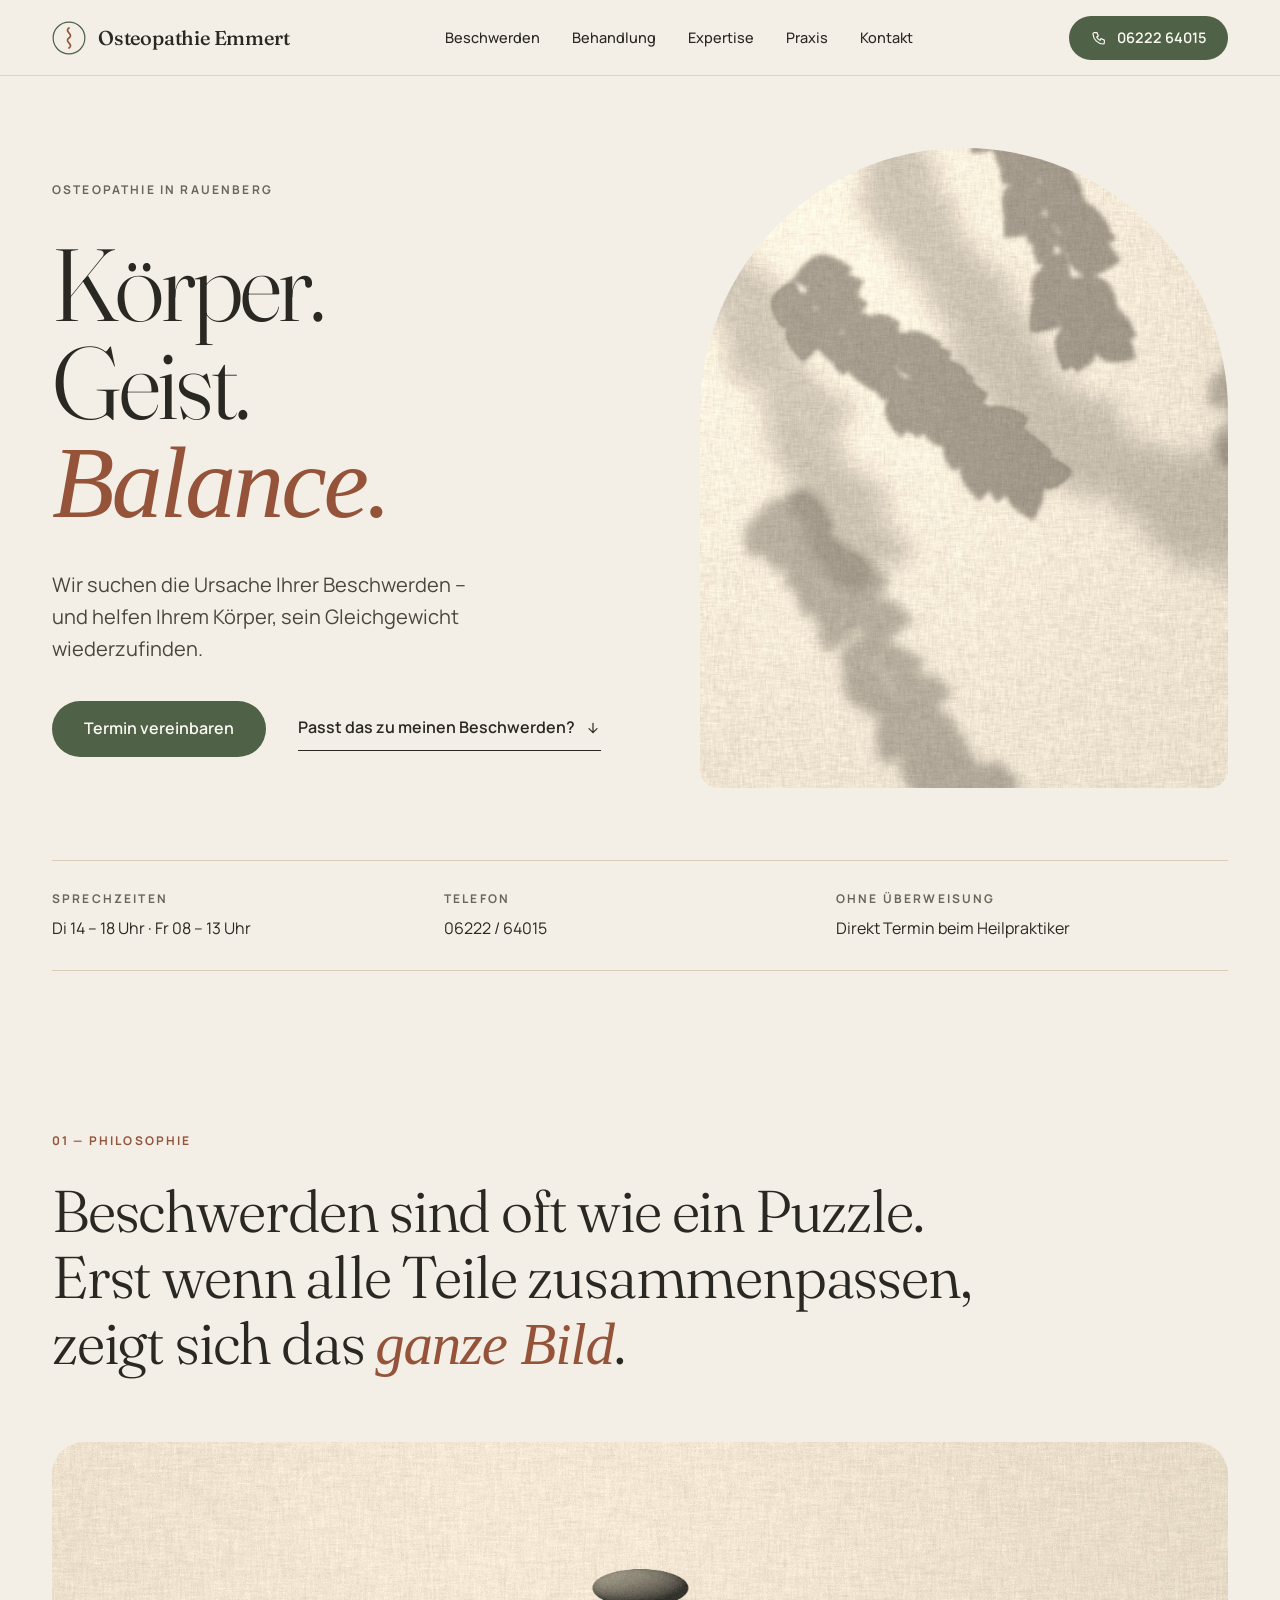
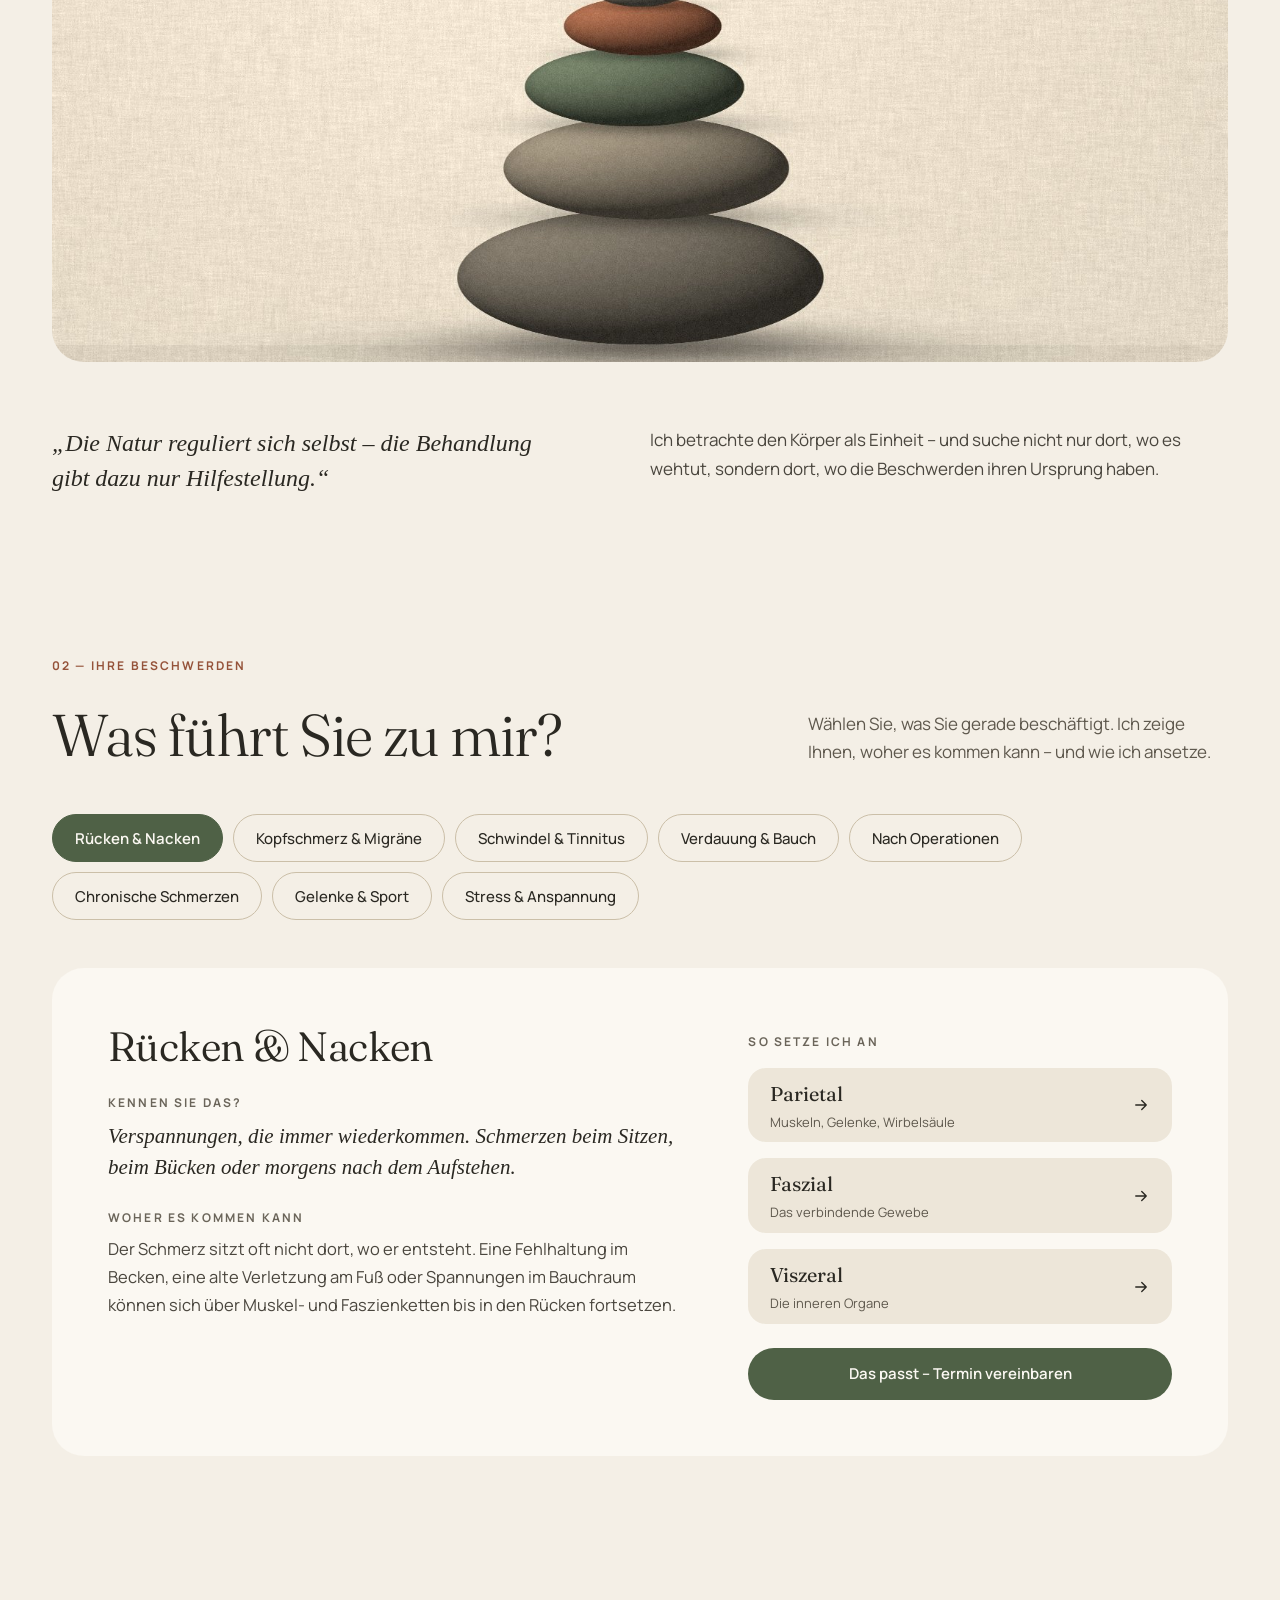
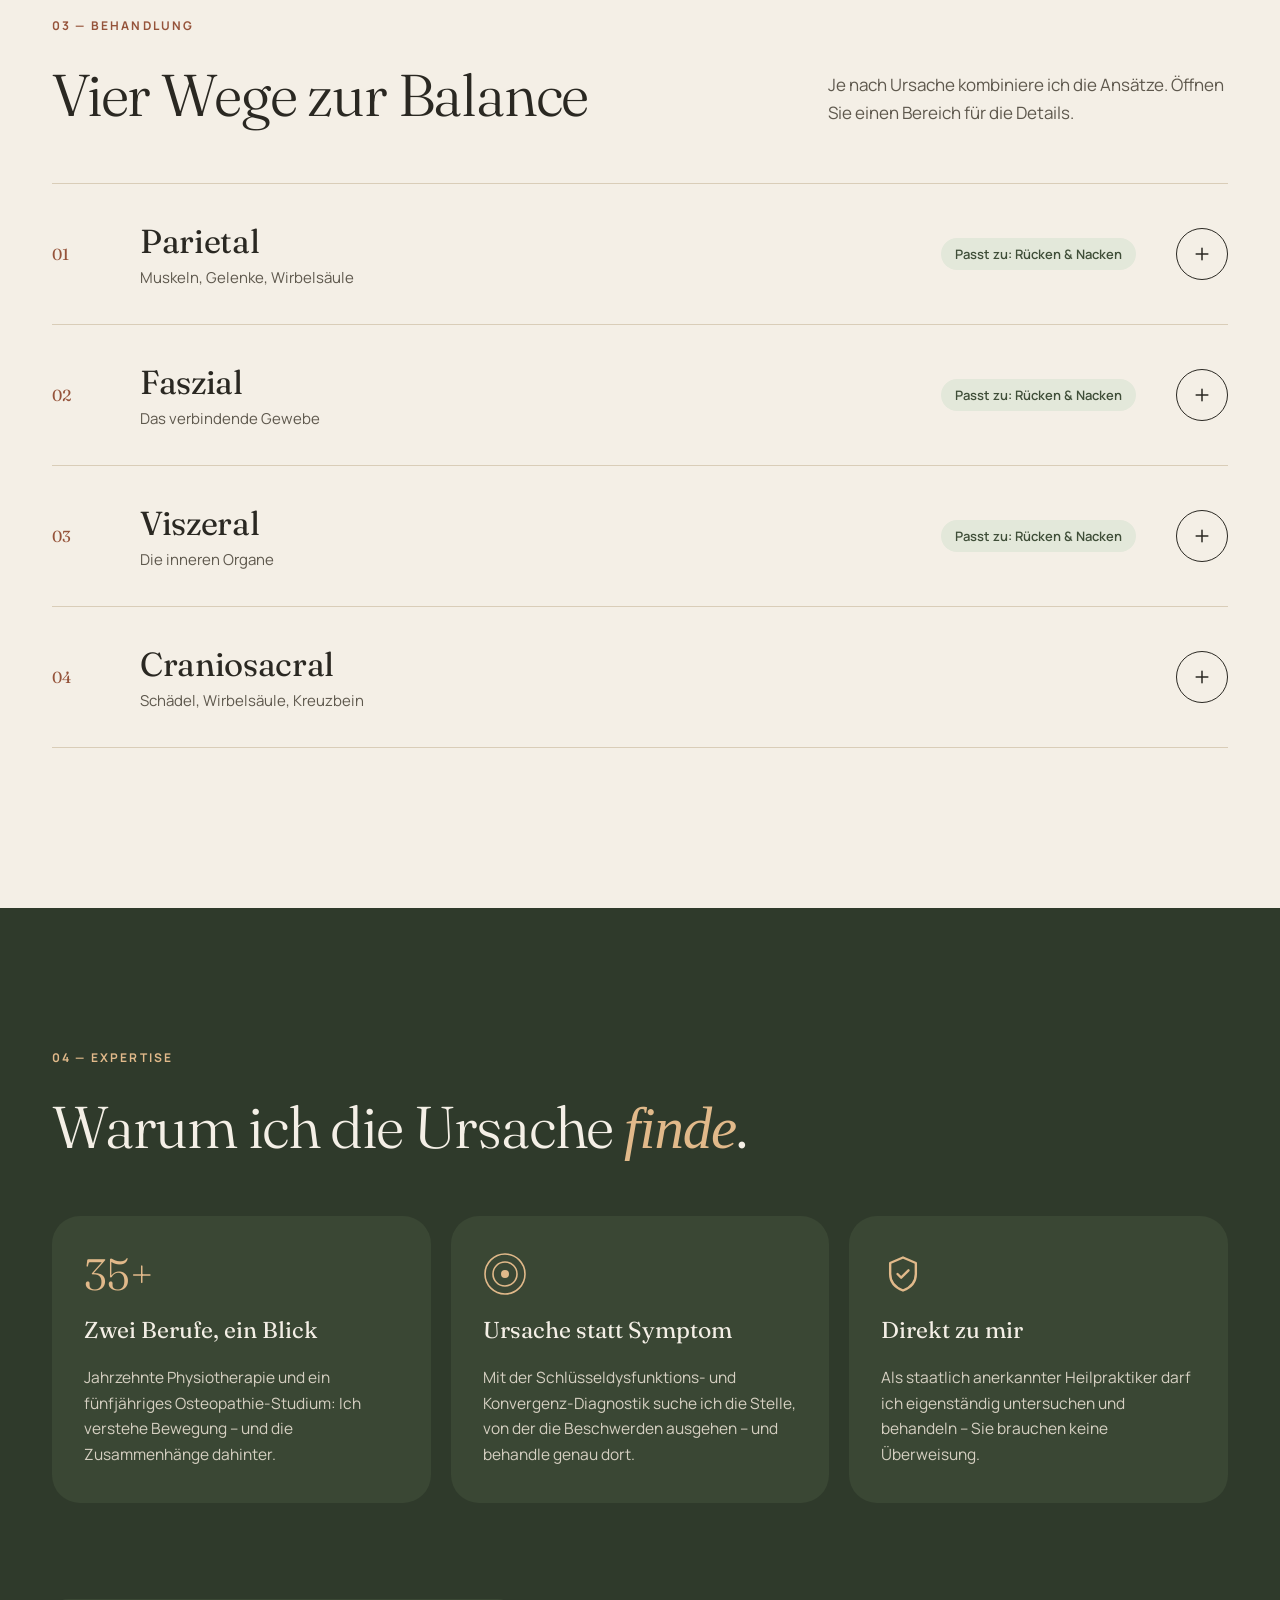
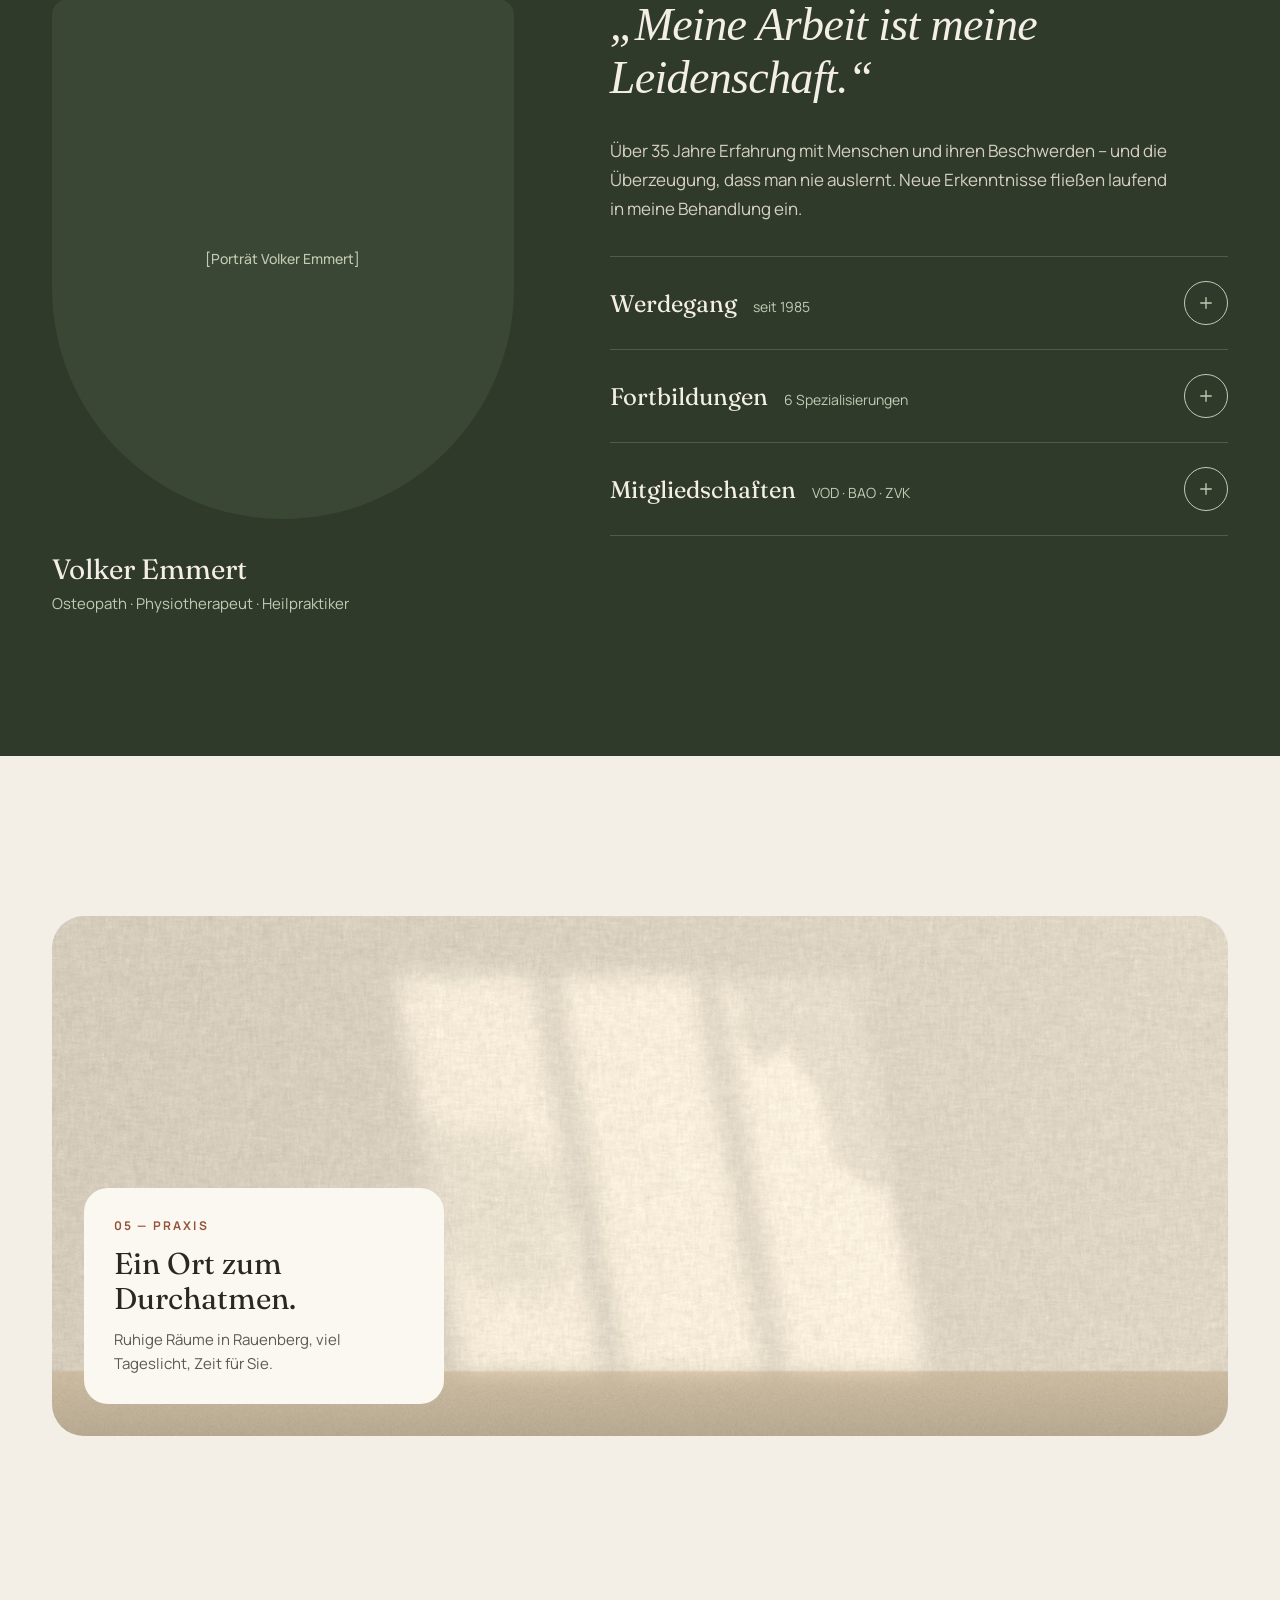
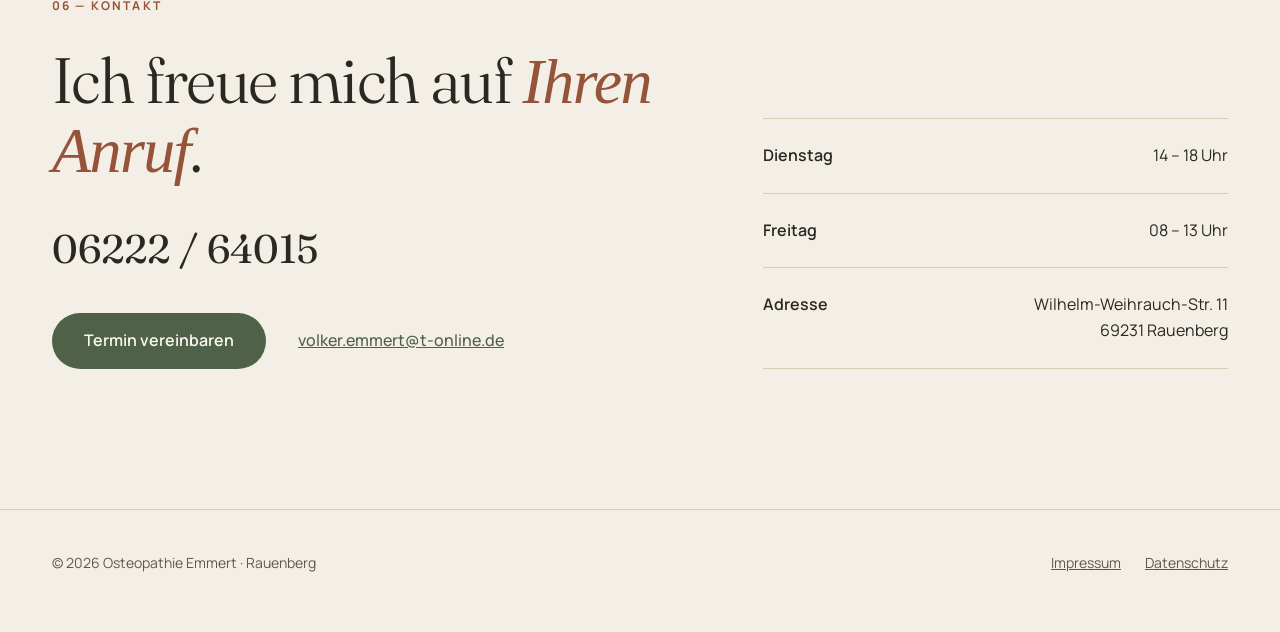
==== index.html @ 62a51f66 "Build praxis website from the "Erde & Ruhe" redesign Static one-page site for Osteopathie Emmert in " ====
<!doctype html>
<html lang="de">
<head>
  <meta charset="utf-8">
  <meta name="viewport" content="width=device-width, initial-scale=1">
  <title>Osteopathie Emmert – Osteopathie in Rauenberg</title>
  <meta name="description" content="Osteopathie in Rauenberg: Volker Emmert, Osteopath, Physiotherapeut und Heilpraktiker, sucht die Ursache Ihrer Beschwerden. Termin ohne Überweisung – 06222 / 64015.">
  <meta name="theme-color" content="#F4EFE6">

  <meta property="og:type" content="website">
  <meta property="og:locale" content="de_DE">
  <meta property="og:title" content="Osteopathie Emmert – Körper. Geist. Balance.">
  <meta property="og:description" content="Wir suchen die Ursache Ihrer Beschwerden – und helfen Ihrem Körper, sein Gleichgewicht wiederzufinden. Osteopathie in Rauenberg.">
  <meta property="og:image" content="assets/img/philosophie-steine.jpg">

  <link rel="icon" href="assets/img/favicon.svg" type="image/svg+xml">

  <link rel="preload" href="assets/fonts/fraunces-latin.woff2" as="font" type="font/woff2" crossorigin>
  <link rel="preload" href="assets/fonts/manrope-latin.woff2" as="font" type="font/woff2" crossorigin>
  <link rel="stylesheet" href="assets/css/styles.css">
  <script>document.documentElement.classList.add('js');</script>

  <script type="application/ld+json">
  {
    "@context": "https://schema.org",
    "@type": "MedicalBusiness",
    "name": "Osteopathie Emmert",
    "description": "Osteopathie, Physiotherapie und Heilpraktik in Rauenberg.",
    "medicalSpecialty": "Osteopathic",
    "founder": {
      "@type": "Person",
      "name": "Volker Emmert",
      "jobTitle": "Osteopath, Physiotherapeut, Heilpraktiker"
    },
    "telephone": "+49 6222 64015",
    "email": "volker.emmert@t-online.de",
    "address": {
      "@type": "PostalAddress",
      "streetAddress": "Wilhelm-Weihrauch-Str. 11",
      "postalCode": "69231",
      "addressLocality": "Rauenberg",
      "addressCountry": "DE"
    },
    "openingHoursSpecification": [
      { "@type": "OpeningHoursSpecification", "dayOfWeek": "Tuesday", "opens": "14:00", "closes": "18:00" },
      { "@type": "OpeningHoursSpecification", "dayOfWeek": "Friday", "opens": "08:00", "closes": "13:00" }
    ]
  }
  </script>
</head>
<body>
<a class="skip-link" href="#inhalt">Zum Inhalt springen</a>

<header class="site-header">
  <div class="site-header__inner">
    <a href="#top" class="brand">
      <svg width="34" height="34" viewBox="0 0 44 44" fill="none" aria-hidden="true"><circle cx="22" cy="22" r="20.5" stroke="#4F6146" stroke-width="1.6"/><path d="M22 9c-7 4.5 7 8.5 0 13s7 8.5 0 13" stroke="#95533A" stroke-width="2.2" stroke-linecap="round"/></svg>
      <span class="brand__name">Osteopathie Emmert</span>
    </a>
    <nav id="hauptnavigation" class="main-nav" aria-label="Hauptnavigation">
      <a href="#beschwerden">Beschwerden</a>
      <a href="#behandlung">Behandlung</a>
      <a href="#expertise">Expertise</a>
      <a href="#praxis">Praxis</a>
      <a href="#kontakt">Kontakt</a>
    </nav>
    <a href="tel:+49622264015" class="btn btn--sm header-cta" aria-label="Anrufen: 06222 64015">
      <svg width="16" height="16" viewBox="0 0 24 24" fill="none" stroke="currentColor" stroke-width="1.8" stroke-linecap="round" stroke-linejoin="round" aria-hidden="true"><path d="M5 4h4l2 5-2.5 1.5a11 11 0 0 0 5 5L15 13l5 2v4a2 2 0 0 1-2 2A16 16 0 0 1 3 6a2 2 0 0 1 2-2"/></svg>
      <span class="header-cta__label">06222 64015</span>
    </a>
    <button type="button" class="nav-toggle" aria-controls="hauptnavigation" aria-expanded="false" aria-label="Menü öffnen">
      <svg class="icon-open" width="20" height="20" viewBox="0 0 24 24" fill="none" stroke="currentColor" stroke-width="1.8" stroke-linecap="round" aria-hidden="true"><path d="M4 7h16M4 12h16M4 17h16"/></svg>
    </button>
  </div>
</header>

<main id="inhalt">

  <!-- Hero -->
  <section id="top" class="container hero">
    <div class="hero__text">
      <span class="eyebrow">Osteopathie in Rauenberg</span>
      <h1 class="hero__title">Körper.<br>Geist.<br><em>Balance.</em></h1>
      <p class="hero__intro">Wir suchen die Ursache Ihrer Beschwerden – und helfen Ihrem Körper, sein Gleichgewicht wiederzufinden.</p>
      <div class="hero__actions">
        <a href="tel:+49622264015" class="btn">Termin vereinbaren</a>
        <a href="#beschwerden" class="link-underline">Passt das zu meinen Beschwerden?
          <svg width="16" height="16" viewBox="0 0 24 24" fill="none" stroke="currentColor" stroke-width="1.8" stroke-linecap="round" stroke-linejoin="round" aria-hidden="true"><path d="M12 5v14M6 13l6 6 6-6"/></svg>
        </a>
      </div>
    </div>
    <div class="hero__media">
      <img src="assets/img/hero-licht.jpg" width="1200" height="1500" alt="Weiches Licht und Blätterschatten auf einer Leinenwand" fetchpriority="high">
    </div>
  </section>

  <!-- Auf einen Blick -->
  <section class="container facts" aria-label="Auf einen Blick">
    <div class="facts__grid">
      <div class="facts__item">
        <span class="eyebrow">Sprechzeiten</span>
        <span class="facts__value">Di 14 – 18 Uhr · Fr 08 – 13 Uhr</span>
      </div>
      <div class="facts__item">
        <span class="eyebrow">Telefon</span>
        <a href="tel:+49622264015" class="facts__value">06222 / 64015</a>
      </div>
      <div class="facts__item">
        <span class="eyebrow">Ohne Überweisung</span>
        <span class="facts__value">Direkt Termin beim Heilpraktiker</span>
      </div>
    </div>
  </section>

  <!-- 01 Philosophie -->
  <section id="philosophie" class="container section philosophy" aria-labelledby="philosophie-titel">
    <div class="philosophy__head">
      <span class="eyebrow eyebrow--accent">01 — Philosophie</span>
      <h2 id="philosophie-titel" class="h2">Beschwerden sind oft wie ein Puzzle. Erst wenn alle Teile zusammenpassen, zeigt sich das <em>ganze Bild</em>.</h2>
    </div>
    <img class="philosophy__image" src="assets/img/philosophie-steine.jpg" width="1600" height="1100" loading="lazy" alt="Gestapelte, ausbalancierte Steine in Erdtönen">
    <div class="philosophy__body">
      <p class="philosophy__quote">„Die Natur reguliert sich selbst – die Behandlung gibt dazu nur Hilfestellung.“</p>
      <p class="philosophy__text">Ich betrachte den Körper als Einheit – und suche nicht nur dort, wo es wehtut, sondern dort, wo die Beschwerden ihren Ursprung haben.</p>
    </div>
  </section>

  <!-- 02 Beschwerden -->
  <section id="beschwerden" class="container section complaints" aria-labelledby="beschwerden-titel">
    <div class="section-head">
      <div class="section-head__title">
        <span class="eyebrow eyebrow--accent">02 — Ihre Beschwerden</span>
        <h2 id="beschwerden-titel" class="h2">Was führt Sie zu mir?</h2>
      </div>
      <p class="lead">Wählen Sie, was Sie gerade beschäftigt. Ich zeige Ihnen, woher es kommen kann – und wie ich ansetze.</p>
    </div>

    <div class="chips" role="group" aria-label="Beschwerde auswählen" data-complaint-chips>
      <button type="button" class="chip" data-complaint="ruecken" aria-pressed="true">Rücken &amp; Nacken</button>
      <button type="button" class="chip" data-complaint="kopf" aria-pressed="false">Kopfschmerz &amp; Migräne</button>
      <button type="button" class="chip" data-complaint="schwindel" aria-pressed="false">Schwindel &amp; Tinnitus</button>
      <button type="button" class="chip" data-complaint="bauch" aria-pressed="false">Verdauung &amp; Bauch</button>
      <button type="button" class="chip" data-complaint="op" aria-pressed="false">Nach Operationen</button>
      <button type="button" class="chip" data-complaint="chronisch" aria-pressed="false">Chronische Schmerzen</button>
      <button type="button" class="chip" data-complaint="gelenke" aria-pressed="false">Gelenke &amp; Sport</button>
      <button type="button" class="chip" data-complaint="stress" aria-pressed="false">Stress &amp; Anspannung</button>
    </div>

    <div class="complaint-panel" aria-live="polite">
      <div class="complaint-panel__main">
        <h3 class="complaint-panel__title" data-field="label">Rücken &amp; Nacken</h3>
        <div class="complaint-panel__block">
          <span class="eyebrow">Kennen Sie das?</span>
          <p class="complaint-panel__feel" data-field="feel">Verspannungen, die immer wiederkommen. Schmerzen beim Sitzen, beim Bücken oder morgens nach dem Aufstehen.</p>
        </div>
        <div class="complaint-panel__block">
          <span class="eyebrow">Woher es kommen kann</span>
          <p class="complaint-panel__why" data-field="why">Der Schmerz sitzt oft nicht dort, wo er entsteht. Eine Fehlhaltung im Becken, eine alte Verletzung am Fuß oder Spannungen im Bauchraum können sich über Muskel- und Faszienketten bis in den Rücken fortsetzen.</p>
        </div>
      </div>
      <div class="complaint-panel__side">
        <span class="eyebrow">So setze ich an</span>
        <ul class="way-links" data-field="ways">
          <li><a class="way-link" href="#weg-parietal" data-open-way="parietal"><span class="way-link__text"><span class="way-link__title">Parietal</span><span class="way-link__sub">Muskeln, Gelenke, Wirbelsäule</span></span><svg width="18" height="18" viewBox="0 0 24 24" fill="none" stroke="currentColor" stroke-width="1.8" stroke-linecap="round" stroke-linejoin="round" aria-hidden="true"><path d="M5 12h14M13 6l6 6-6 6"/></svg></a></li>
          <li><a class="way-link" href="#weg-faszial" data-open-way="faszial"><span class="way-link__text"><span class="way-link__title">Faszial</span><span class="way-link__sub">Das verbindende Gewebe</span></span><svg width="18" height="18" viewBox="0 0 24 24" fill="none" stroke="currentColor" stroke-width="1.8" stroke-linecap="round" stroke-linejoin="round" aria-hidden="true"><path d="M5 12h14M13 6l6 6-6 6"/></svg></a></li>
          <li><a class="way-link" href="#weg-viszeral" data-open-way="viszeral"><span class="way-link__text"><span class="way-link__title">Viszeral</span><span class="way-link__sub">Die inneren Organe</span></span><svg width="18" height="18" viewBox="0 0 24 24" fill="none" stroke="currentColor" stroke-width="1.8" stroke-linecap="round" stroke-linejoin="round" aria-hidden="true"><path d="M5 12h14M13 6l6 6-6 6"/></svg></a></li>
        </ul>
        <a href="tel:+49622264015" class="btn btn--md">Das passt – Termin vereinbaren</a>
      </div>
    </div>
  </section>

  <!-- 03 Behandlung -->
  <section id="behandlung" class="container section treatment" aria-labelledby="behandlung-titel">
    <div class="section-head">
      <div class="section-head__title">
        <span class="eyebrow eyebrow--accent">03 — Behandlung</span>
        <h2 id="behandlung-titel" class="h2">Vier Wege zur Balance</h2>
      </div>
      <p class="lead">Je nach Ursache kombiniere ich die Ansätze. Öffnen Sie einen Bereich für die Details.</p>
    </div>

    <div class="accordion" data-accordion>
      <article class="accordion__item" id="weg-parietal" data-way="parietal">
        <h3>
          <button type="button" class="way-toggle" aria-expanded="false" aria-controls="weg-parietal-panel">
            <span class="way-toggle__num">01</span>
            <span class="way-toggle__text">
              <span class="way-toggle__title">Parietal</span>
              <span class="way-toggle__sub">Muskeln, Gelenke, Wirbelsäule</span>
            </span>
            <span class="match-badge" data-match>Passt zu: <span data-match-label>Rücken &amp; Nacken</span></span>
            <span class="toggle-icon" aria-hidden="true">
              <svg class="icon-plus" width="20" height="20" viewBox="0 0 24 24" fill="none" stroke="currentColor" stroke-width="1.8" stroke-linecap="round"><path d="M12 5v14M5 12h14"/></svg>
              <svg class="icon-minus" width="20" height="20" viewBox="0 0 24 24" fill="none" stroke="currentColor" stroke-width="1.8" stroke-linecap="round"><path d="M5 12h14"/></svg>
            </span>
          </button>
        </h3>
        <div class="way-panel" id="weg-parietal-panel" hidden>
          <div class="way-panel__col">
            <span class="eyebrow">Was ich behandle</span>
            <p>Muskeln, Bänder, Sehnen, Gelenke, Kapseln und Nerven – den gesamten Bewegungsapparat.</p>
          </div>
          <div class="way-panel__col">
            <span class="eyebrow">Warum das helfen kann</span>
            <p>Überlastungen, Fehlhaltungen oder Verletzungen setzen Kettenreaktionen in Gang – der Schmerz wandert. Ich löse Blockaden entlang dieser Kette, damit sich die Last wieder gleichmäßig verteilt.</p>
          </div>
          <div class="way-panel__col">
            <span class="eyebrow">Typisch bei</span>
            <ul class="tags">
              <li>Rückenschmerzen</li><li>Nackenverspannungen</li><li>Bandscheibe</li><li>Gelenkbeschwerden</li><li>Sportverletzungen</li>
            </ul>
          </div>
        </div>
      </article>

      <article class="accordion__item" id="weg-faszial" data-way="faszial">
        <h3>
          <button type="button" class="way-toggle" aria-expanded="false" aria-controls="weg-faszial-panel">
            <span class="way-toggle__num">02</span>
            <span class="way-toggle__text">
              <span class="way-toggle__title">Faszial</span>
              <span class="way-toggle__sub">Das verbindende Gewebe</span>
            </span>
            <span class="match-badge" data-match>Passt zu: <span data-match-label>Rücken &amp; Nacken</span></span>
            <span class="toggle-icon" aria-hidden="true">
              <svg class="icon-plus" width="20" height="20" viewBox="0 0 24 24" fill="none" stroke="currentColor" stroke-width="1.8" stroke-linecap="round"><path d="M12 5v14M5 12h14"/></svg>
              <svg class="icon-minus" width="20" height="20" viewBox="0 0 24 24" fill="none" stroke="currentColor" stroke-width="1.8" stroke-linecap="round"><path d="M5 12h14"/></svg>
            </span>
          </button>
        </h3>
        <div class="way-panel" id="weg-faszial-panel" hidden>
          <div class="way-panel__col">
            <span class="eyebrow">Was ich behandle</span>
            <p>Die Faszien – das Bindegewebe, das jeden Muskel, jedes Organ und jeden Nerv umhüllt.</p>
          </div>
          <div class="way-panel__col">
            <span class="eyebrow">Warum das helfen kann</span>
            <p>Weil Faszien alles verbinden, breiten sich Spannungen darin aus und zeigen sich an ganz anderer Stelle. Ich behandle dort, wo die Spannung entsteht – nicht nur dort, wo sie schmerzt.</p>
          </div>
          <div class="way-panel__col">
            <span class="eyebrow">Typisch bei</span>
            <ul class="tags">
              <li>Chronische Schmerzen</li><li>Fibromyalgie</li><li>Tennisellenbogen</li><li>Durchblutungsstörungen</li>
            </ul>
          </div>
        </div>
      </article>

      <article class="accordion__item" id="weg-viszeral" data-way="viszeral">
        <h3>
          <button type="button" class="way-toggle" aria-expanded="false" aria-controls="weg-viszeral-panel">
            <span class="way-toggle__num">03</span>
            <span class="way-toggle__text">
              <span class="way-toggle__title">Viszeral</span>
              <span class="way-toggle__sub">Die inneren Organe</span>
            </span>
            <span class="match-badge" data-match>Passt zu: <span data-match-label>Rücken &amp; Nacken</span></span>
            <span class="toggle-icon" aria-hidden="true">
              <svg class="icon-plus" width="20" height="20" viewBox="0 0 24 24" fill="none" stroke="currentColor" stroke-width="1.8" stroke-linecap="round"><path d="M12 5v14M5 12h14"/></svg>
              <svg class="icon-minus" width="20" height="20" viewBox="0 0 24 24" fill="none" stroke="currentColor" stroke-width="1.8" stroke-linecap="round"><path d="M5 12h14"/></svg>
            </span>
          </button>
        </h3>
        <div class="way-panel" id="weg-viszeral-panel" hidden>
          <div class="way-panel__col">
            <span class="eyebrow">Was ich behandle</span>
            <p>Die Organe in Brust-, Bauch- und Beckenraum und ihre Aufhängungen am Stützapparat.</p>
          </div>
          <div class="way-panel__col">
            <span class="eyebrow">Warum das helfen kann</span>
            <p>Nach Operationen, bei Narben, Entzündungen oder Senkungen verlieren Organe an Beweglichkeit – das kann ihre Versorgung mindern und bis in den Rücken ziehen. Sanfte Techniken lösen diese Spannungen.</p>
          </div>
          <div class="way-panel__col">
            <span class="eyebrow">Typisch bei</span>
            <ul class="tags">
              <li>Nach Operationen</li><li>Verdauungsstörungen</li><li>Sodbrennen</li><li>Stress</li>
            </ul>
          </div>
        </div>
      </article>

      <article class="accordion__item" id="weg-cranio" data-way="cranio">
        <h3>
          <button type="button" class="way-toggle" aria-expanded="false" aria-controls="weg-cranio-panel">
            <span class="way-toggle__num">04</span>
            <span class="way-toggle__text">
              <span class="way-toggle__title">Craniosacral</span>
              <span class="way-toggle__sub">Schädel, Wirbelsäule, Kreuzbein</span>
            </span>
            <span class="match-badge" data-match hidden>Passt zu: <span data-match-label>Rücken &amp; Nacken</span></span>
            <span class="toggle-icon" aria-hidden="true">
              <svg class="icon-plus" width="20" height="20" viewBox="0 0 24 24" fill="none" stroke="currentColor" stroke-width="1.8" stroke-linecap="round"><path d="M12 5v14M5 12h14"/></svg>
              <svg class="icon-minus" width="20" height="20" viewBox="0 0 24 24" fill="none" stroke="currentColor" stroke-width="1.8" stroke-linecap="round"><path d="M5 12h14"/></svg>
            </span>
          </button>
        </h3>
        <div class="way-panel" id="weg-cranio-panel" hidden>
          <div class="way-panel__col">
            <span class="eyebrow">Was ich behandle</span>
            <p>Schädelknochen, Hirn- und Rückenmarkshäute und ihre Verbindung zum Kreuzbein.</p>
          </div>
          <div class="way-panel__col">
            <span class="eyebrow">Warum das helfen kann</span>
            <p>Mit feinen Impulsen arbeite ich an der Elastizität dieser Strukturen und an der Bewegung der Hirn-Rückenmarksflüssigkeit – ein ruhiger, sehr sanfter Ansatz.</p>
          </div>
          <div class="way-panel__col">
            <span class="eyebrow">Typisch bei</span>
            <ul class="tags">
              <li>Migräne</li><li>Kopfschmerzen</li><li>Tinnitus</li><li>Schwindel</li><li>Hörsturz</li><li>Nebenhöhlen</li>
            </ul>
          </div>
        </div>
      </article>
    </div>
  </section>

  <!-- 04 Expertise -->
  <section id="expertise" class="expertise" aria-labelledby="expertise-titel">
    <div class="container expertise__inner">

      <div class="expertise__intro">
        <div class="expertise__head">
          <span class="eyebrow eyebrow--honey">04 — Expertise</span>
          <h2 id="expertise-titel" class="h2">Warum ich die Ursache <em>finde</em>.</h2>
        </div>
        <div class="cards">
          <div class="card">
            <span class="card__stat">35+</span>
            <h3>Zwei Berufe, ein Blick</h3>
            <p>Jahrzehnte Physiotherapie und ein fünfjähriges Osteopathie-Studium: Ich verstehe Bewegung – und die Zusammenhänge dahinter.</p>
          </div>
          <div class="card">
            <svg width="44" height="44" viewBox="0 0 44 44" fill="none" stroke="#E1B98A" stroke-width="1.6" aria-hidden="true"><circle cx="22" cy="22" r="20"/><circle cx="22" cy="22" r="12"/><circle cx="22" cy="22" r="4" fill="#E1B98A" stroke="none"/></svg>
            <h3>Ursache statt Symptom</h3>
            <p>Mit der Schlüsseldysfunktions- und Konvergenz-Diagnostik suche ich die Stelle, von der die Beschwerden ausgehen – und behandle genau dort.</p>
          </div>
          <div class="card">
            <svg width="44" height="44" viewBox="0 0 24 24" fill="none" stroke="#E1B98A" stroke-width="1.3" stroke-linecap="round" stroke-linejoin="round" aria-hidden="true"><path d="M12 3l7 3v6c0 4.5-3 7.5-7 9-4-1.5-7-4.5-7-9V6z"/><path d="M9 12l2 2 4-4"/></svg>
            <h3>Direkt zu mir</h3>
            <p>Als staatlich anerkannter Heilpraktiker darf ich eigenständig untersuchen und behandeln – Sie brauchen keine Überweisung.</p>
          </div>
        </div>
      </div>

      <div id="ueber-mich" class="about">
        <div class="about__portrait">
          <!-- Porträt: Bild unter assets/img/portrait-volker-emmert.jpg ablegen und diesen Platzhalter ersetzen durch
               <img class="portrait-img" src="assets/img/portrait-volker-emmert.jpg" alt="Porträt von Volker Emmert" loading="lazy"> -->
          <div class="portrait-placeholder" role="img" aria-label="Platzhalter für Porträt von Volker Emmert">[Porträt Volker Emmert]</div>
          <div>
            <p class="about__name">Volker Emmert</p>
            <p class="about__role">Osteopath · Physiotherapeut · Heilpraktiker</p>
          </div>
        </div>
        <div class="about__text">
          <p class="about__quote">„Meine Arbeit ist meine Leidenschaft.“</p>
          <p class="about__body">Über 35 Jahre Erfahrung mit Menschen und ihren Beschwerden – und die Überzeugung, dass man nie auslernt. Neue Erkenntnisse fließen laufend in meine Behandlung ein.</p>

          <div class="accordion accordion--dark" data-accordion>
            <div class="accordion__item">
              <h3>
                <button type="button" class="exp-toggle" aria-expanded="false" aria-controls="exp-werdegang">
                  <span class="exp-toggle__text"><span class="exp-toggle__title">Werdegang</span><span class="exp-toggle__hint">seit 1985</span></span>
                  <span class="toggle-icon" aria-hidden="true">
                    <svg class="icon-plus" width="18" height="18" viewBox="0 0 24 24" fill="none" stroke="currentColor" stroke-width="1.8" stroke-linecap="round"><path d="M12 5v14M5 12h14"/></svg>
                    <svg class="icon-minus" width="18" height="18" viewBox="0 0 24 24" fill="none" stroke="currentColor" stroke-width="1.8" stroke-linecap="round"><path d="M5 12h14"/></svg>
                  </span>
                </button>
              </h3>
              <ul class="exp-list" id="exp-werdegang" hidden>
                <li><span class="exp-list__a">1985 – 1988</span><span class="exp-list__b">Ausbildung zum Physiotherapeuten, BG-Klinik Ludwigshafen</span></li>
                <li><span class="exp-list__a">1988 – 1992</span><span class="exp-list__b">Physiotherapeut in Kliniken in Schwetzingen und Sinsheim sowie in einer Praxis in Walldorf</span></li>
                <li><span class="exp-list__a">1992</span><span class="exp-list__b">Eigene Physiotherapiepraxis in Eppingen</span></li>
                <li><span class="exp-list__a">2008 – 2013</span><span class="exp-list__b">Studium der Osteopathie am IFAO</span></li>
                <li><span class="exp-list__a">2013</span><span class="exp-list__b">Staatlich anerkannter Heilpraktiker</span></li>
                <li><span class="exp-list__a">2023</span><span class="exp-list__b">Eröffnung der Osteopathiepraxis in Rauenberg</span></li>
              </ul>
            </div>

            <div class="accordion__item">
              <h3>
                <button type="button" class="exp-toggle" aria-expanded="false" aria-controls="exp-fortbildungen">
                  <span class="exp-toggle__text"><span class="exp-toggle__title">Fortbildungen</span><span class="exp-toggle__hint">6 Spezialisierungen</span></span>
                  <span class="toggle-icon" aria-hidden="true">
                    <svg class="icon-plus" width="18" height="18" viewBox="0 0 24 24" fill="none" stroke="currentColor" stroke-width="1.8" stroke-linecap="round"><path d="M12 5v14M5 12h14"/></svg>
                    <svg class="icon-minus" width="18" height="18" viewBox="0 0 24 24" fill="none" stroke="currentColor" stroke-width="1.8" stroke-linecap="round"><path d="M5 12h14"/></svg>
                  </span>
                </button>
              </h3>
              <ul class="exp-list" id="exp-fortbildungen" hidden>
                <li><span class="exp-list__a">Schlüsseldysfunktion nach A. Strunk</span><span class="exp-list__b">Findet in einer Kette von Störungen die eine, die die anderen unterhält – dort setzt die Behandlung an.</span></li>
                <li><span class="exp-list__a">Konvergenz-Diagnostik, Still Academy</span><span class="exp-list__b">Führt einzelne Befunde zusammen, um ihre gemeinsame Ursache einzugrenzen.</span></li>
                <li><span class="exp-list__a">Viszerale Osteopathie nach Finet &amp; Williame</span><span class="exp-list__b">Spezielle Techniken für die Beweglichkeit der Bauch- und Beckenorgane.</span></li>
                <li><span class="exp-list__a">Applied Facial Adjustment</span><span class="exp-list__b">Sanfte Techniken für Gesicht, Schädel und Kiefer.</span></li>
                <li><span class="exp-list__a">Neurofunktionelle Integration nach Dr. Eckart</span><span class="exp-list__b">Arbeit über das Nervensystem, um Funktion und Bewegung wieder abzustimmen.</span></li>
                <li><span class="exp-list__a">Sympathikus-Therapie nach Dr. Heesch</span><span class="exp-list__b">Regulation des vegetativen Nervensystems – etwa bei Stress und innerer Anspannung.</span></li>
              </ul>
            </div>

            <div class="accordion__item">
              <h3>
                <button type="button" class="exp-toggle" aria-expanded="false" aria-controls="exp-verbaende">
                  <span class="exp-toggle__text"><span class="exp-toggle__title">Mitgliedschaften</span><span class="exp-toggle__hint">VOD · BAO · ZVK</span></span>
                  <span class="toggle-icon" aria-hidden="true">
                    <svg class="icon-plus" width="18" height="18" viewBox="0 0 24 24" fill="none" stroke="currentColor" stroke-width="1.8" stroke-linecap="round"><path d="M12 5v14M5 12h14"/></svg>
                    <svg class="icon-minus" width="18" height="18" viewBox="0 0 24 24" fill="none" stroke="currentColor" stroke-width="1.8" stroke-linecap="round"><path d="M5 12h14"/></svg>
                  </span>
                </button>
              </h3>
              <ul class="exp-list" id="exp-verbaende" hidden>
                <li><span class="exp-list__a">VOD</span><span class="exp-list__b">Verband der Osteopathen Deutschland</span></li>
                <li><span class="exp-list__a">BAO</span><span class="exp-list__b">Bundesarbeitsgemeinschaft Osteopathie</span></li>
                <li><span class="exp-list__a">ZVK</span><span class="exp-list__b">Deutscher Verband für Physiotherapie</span></li>
              </ul>
            </div>
          </div>
        </div>
      </div>

    </div>
  </section>

  <!-- 05 Praxis -->
  <section id="praxis" class="container section" aria-labelledby="praxis-titel">
    <div class="practice">
      <img class="practice__image" src="assets/img/praxis-fensterlicht.jpg" width="2400" height="1100" loading="lazy" alt="Fensterlicht fällt auf eine helle Wand">
      <div class="practice__card">
        <span class="eyebrow eyebrow--accent">05 — Praxis</span>
        <h2 id="praxis-titel">Ein Ort zum Durchatmen.</h2>
        <p>Ruhige Räume in Rauenberg, viel Tageslicht, Zeit für Sie.</p>
      </div>
    </div>
  </section>

  <!-- 06 Kontakt -->
  <section id="kontakt" class="container section contact" aria-labelledby="kontakt-titel">
    <div class="contact__main">
      <span class="eyebrow eyebrow--accent">06 — Kontakt</span>
      <h2 id="kontakt-titel" class="contact__title">Ich freue mich auf <em>Ihren Anruf</em>.</h2>
      <a href="tel:+49622264015" class="contact__phone">06222 / 64015</a>
      <div class="contact__actions">
        <a href="tel:+49622264015" class="btn">Termin vereinbaren</a>
        <a href="mailto:volker.emmert@t-online.de" class="contact__mail">volker.emmert@t-online.de</a>
      </div>
    </div>
    <dl class="hours">
      <div><dt>Dienstag</dt><dd>14 – 18 Uhr</dd></div>
      <div><dt>Freitag</dt><dd>08 – 13 Uhr</dd></div>
      <div><dt>Adresse</dt><dd><address>Wilhelm-Weihrauch-Str. 11<br>69231 Rauenberg</address></dd></div>
    </dl>
  </section>

</main>

<footer class="site-footer">
  <div class="container site-footer__inner">
    <span>© <span data-year>2026</span> Osteopathie Emmert · Rauenberg</span>
    <nav aria-label="Rechtliches">
      <a href="impressum.html">Impressum</a>
      <a href="datenschutz.html">Datenschutz</a>
    </nav>
  </div>
</footer>

<script src="assets/js/main.js" defer></script>
</body>
</html>
---- assets/css/styles.css ----
/* ==========================================================================
   Osteopathie Emmert – Designsystem „Erde & Ruhe“
   Leinen- und Sandtöne als Grund, Moos für Vertrauen, Terrakotta für Wärme.
   ========================================================================== */

/* ---------- Schriften (lokal gehostet, SIL Open Font License) ---------- */

@font-face {
  font-family: 'Fraunces';
  font-style: normal;
  font-weight: 300 600;
  font-display: swap;
  src: url('../fonts/fraunces-latin.woff2') format('woff2');
}
@font-face {
  font-family: 'Fraunces';
  font-style: italic;
  font-weight: 300 500;
  font-display: swap;
  src: url('../fonts/fraunces-latin-italic.woff2') format('woff2');
}
@font-face {
  font-family: 'Manrope';
  font-style: normal;
  font-weight: 400 700;
  font-display: swap;
  src: url('../fonts/manrope-latin.woff2') format('woff2');
}

:root {
  /* Farben */
  --leinen: #F4EFE6;      /* Seitengrund */
  --papier: #FBF8F2;      /* Karten */
  --sand: #E6DFD1;        /* Tags, Flächen */
  --sand-hell: #EDE6D9;   /* Links in Karten */
  --lehm: #D9CDB8;        /* Linien */
  --lehm-dunkel: #CBBFA8; /* Rahmen */
  --salbei: #A3B096;
  --salbei-hell: #E3E8DA;
  --ocker: #C9A36A;
  --moos: #4F6146;        /* Primär, Buttons */
  --moos-dunkel: #3F4E38;
  --waldboden: #2F3A2B;   /* dunkle Flächen */
  --waldboden-karte: #3A4734;
  --waldboden-linie: #4E5C48;
  --terrakotta: #95533A;  /* Akzent, Labels */
  --honig: #E1B98A;       /* Akzent auf Dunkel */
  --erde: #2A2822;        /* Text */
  --stein: #5E584D;       /* Fließtext leise */
  --stein-dunkel: #4A463E;
  --label: #6B655A;
  --hell-auf-dunkel: #D6D0C2;
  --salbei-auf-dunkel: #C2CBB4;

  --accent: var(--moos);

  /* Typografie */
  --font-serif: 'Fraunces', Georgia, 'Times New Roman', serif;
  --font-sans: 'Manrope', system-ui, -apple-system, 'Segoe UI', sans-serif;

  /* Layout */
  --content: 1240px;
  --gutter: 32px;
  --section: 160px;

  /* Radien */
  --r-badge: 10px;
  --r-info: 24px;
  --r-card: 28px;
  --r-band: 32px;
  --r-pill: 999px;
}

/* ---------- Basis ---------- */

*,
*::before,
*::after { box-sizing: border-box; }

html { scroll-behavior: smooth; scroll-padding-top: 88px; }

@media (prefers-reduced-motion: reduce) {
  html { scroll-behavior: auto; }
  *, *::before, *::after { transition: none !important; animation: none !important; }
}

body {
  margin: 0;
  background: var(--leinen);
  color: var(--erde);
  font-family: var(--font-sans);
  font-size: 16px;
  line-height: 1.6;
  -webkit-font-smoothing: antialiased;
  -moz-osx-font-smoothing: grayscale;
}

img { display: block; max-width: 100%; }

a { color: var(--moos); }
a:hover { color: var(--waldboden); }

button { font-family: inherit; }

:focus-visible {
  outline: 2px solid var(--terrakotta);
  outline-offset: 3px;
  border-radius: 4px;
}

h1, h2, h3, p { margin: 0; }

em { font-style: italic; }

.skip-link {
  position: absolute;
  left: 16px;
  top: -100px;
  z-index: 100;
  padding: 12px 20px;
  border-radius: var(--r-pill);
  background: var(--waldboden);
  color: var(--leinen);
  font-weight: 600;
  text-decoration: none;
}
.skip-link:focus { top: 12px; color: var(--leinen); }

.visually-hidden {
  position: absolute !important;
  width: 1px; height: 1px;
  padding: 0; margin: -1px;
  overflow: hidden; clip: rect(0 0 0 0);
  white-space: nowrap; border: 0;
}

.container {
  max-width: var(--content);
  margin: 0 auto;
  padding-left: var(--gutter);
  padding-right: var(--gutter);
}

/* ---------- Typo-Bausteine ---------- */

.eyebrow {
  font-size: 12px;
  font-weight: 700;
  letter-spacing: 0.18em;
  text-transform: uppercase;
  color: var(--label);
}
.eyebrow--accent { color: var(--terrakotta); }
.eyebrow--honey { color: var(--honig); }

.h2 {
  font-family: var(--font-serif);
  font-weight: 320;
  font-size: clamp(36px, 4.6vw, 60px);
  line-height: 1.08;
  letter-spacing: -0.02em;
}
.h2 em { color: var(--terrakotta); }

.lead {
  font-size: 17px;
  line-height: 1.65;
  color: var(--stein);
}

.serif { font-family: var(--font-serif); }

/* ---------- Buttons ---------- */

.btn {
  display: inline-flex;
  align-items: center;
  justify-content: center;
  gap: 10px;
  min-height: 56px;
  padding: 0 32px;
  border-radius: var(--r-pill);
  background: var(--accent);
  color: var(--papier);
  font-weight: 600;
  font-size: 16px;
  text-decoration: none;
  transition: background-color 0.2s ease, transform 0.2s ease;
}
.btn:hover { background: var(--waldboden); color: var(--papier); }
.btn--sm { min-height: 44px; padding: 0 22px; font-size: 14.5px; }
.btn--md { min-height: 52px; padding: 0 26px; font-size: 15px; }

.link-underline {
  display: inline-flex;
  align-items: center;
  gap: 10px;
  min-height: 44px;
  color: var(--erde);
  font-weight: 600;
  font-size: 16px;
  text-decoration: none;
  border-bottom: 1.5px solid var(--erde);
}
.link-underline:hover { color: var(--moos); border-color: var(--moos); }

/* ---------- Header ---------- */

.site-header {
  position: sticky;
  top: 0;
  z-index: 50;
  background: rgba(244, 239, 230, 0.86);
  backdrop-filter: blur(16px);
  -webkit-backdrop-filter: blur(16px);
  border-bottom: 1px solid rgba(203, 191, 168, 0.55);
}

.site-header__inner {
  max-width: var(--content);
  margin: 0 auto;
  padding: 14px var(--gutter);
  display: flex;
  flex-wrap: wrap;
  align-items: center;
  justify-content: space-between;
  gap: 12px 32px;
}

.brand {
  display: flex;
  align-items: center;
  gap: 12px;
  min-height: 44px;
  color: var(--erde);
  text-decoration: none;
}
.brand:hover { color: var(--erde); }
.brand__name {
  font-family: var(--font-serif);
  font-size: 20px;
  font-weight: 500;
  letter-spacing: -0.01em;
}

.main-nav {
  display: flex;
  flex-wrap: wrap;
  align-items: center;
  gap: 4px 32px;
  font-size: 14.5px;
  font-weight: 500;
}
.main-nav a {
  padding: 12px 0;
  color: var(--erde);
  text-decoration: none;
}
.main-nav a:hover { color: var(--moos); }

.nav-toggle {
  display: none;
  align-items: center;
  justify-content: center;
  width: 44px;
  height: 44px;
  border-radius: var(--r-pill);
  border: 1.5px solid var(--lehm-dunkel);
  background: transparent;
  color: var(--erde);
  cursor: pointer;
}

/* ---------- Hero ---------- */

.hero {
  padding-top: 72px;
  display: flex;
  flex-wrap: wrap;
  gap: 56px 80px;
  align-items: center;
}
.hero__text {
  flex: 1 1 460px;
  min-width: 0;
  display: flex;
  flex-direction: column;
  gap: 36px;
}
.hero__title {
  font-family: var(--font-serif);
  font-weight: 320;
  font-size: clamp(60px, 8vw, 112px);
  line-height: 0.96;
  letter-spacing: -0.03em;
}
.hero__title em {
  font-weight: 300;
  color: var(--terrakotta);
}
.hero__intro {
  max-width: 440px;
  font-size: 20px;
  line-height: 1.6;
  color: var(--stein-dunkel);
}
.hero__actions {
  display: flex;
  flex-wrap: wrap;
  align-items: center;
  gap: 16px 32px;
}
.hero__media { flex: 1 1 420px; min-width: 0; }
.hero__media img {
  width: 100%;
  height: 640px;
  object-fit: cover;
  border-radius: 400px 400px var(--r-card) var(--r-card);
}

/* ---------- Auf einen Blick ---------- */

.facts { padding-top: 72px; }
.facts__grid {
  display: grid;
  grid-template-columns: repeat(auto-fit, minmax(240px, 1fr));
  border-top: 1px solid var(--lehm);
  border-bottom: 1px solid var(--lehm);
}
.facts__item {
  padding: 28px 28px 28px 0;
  display: flex;
  flex-direction: column;
  gap: 8px;
}
.facts__value {
  font-size: 16px;
  line-height: 1.6;
  color: var(--erde);
  text-decoration: none;
}

/* ---------- Sektionen allgemein ---------- */

.section { padding-top: var(--section); }

.section-head {
  display: flex;
  flex-wrap: wrap;
  justify-content: space-between;
  align-items: flex-end;
  gap: 24px 80px;
}
.section-head__title {
  display: flex;
  flex-direction: column;
  gap: 28px;
}

/* ---------- 01 Philosophie ---------- */

.philosophy {
  display: flex;
  flex-direction: column;
  gap: 64px;
}
.philosophy__head {
  display: flex;
  flex-direction: column;
  gap: 28px;
  max-width: 920px;
}
.philosophy__head .h2 { line-height: 1.12; }
.philosophy__image {
  width: 100%;
  height: 520px;
  object-fit: cover;
  border-radius: var(--r-band);
}
.philosophy__body {
  display: flex;
  flex-wrap: wrap;
  gap: 32px 80px;
}
.philosophy__quote {
  flex: 1 1 360px;
  min-width: 0;
  font-family: var(--font-serif);
  font-style: italic;
  font-size: 24px;
  line-height: 1.45;
}
.philosophy__text {
  flex: 1 1 420px;
  min-width: 0;
  font-size: 17px;
  line-height: 1.7;
  color: var(--stein-dunkel);
}

/* ---------- 02 Beschwerden ---------- */

.complaints {
  display: flex;
  flex-direction: column;
  gap: 48px;
}
.complaints .lead { max-width: 420px; }

.chips {
  display: flex;
  flex-wrap: wrap;
  gap: 10px;
}
.chip {
  min-height: 48px;
  padding: 0 22px;
  border-radius: var(--r-pill);
  border: 1.5px solid var(--lehm-dunkel);
  background: transparent;
  color: var(--erde);
  font-size: 15px;
  font-weight: 500;
  cursor: pointer;
  transition: background-color 0.2s ease, border-color 0.2s ease, color 0.2s ease;
}
.chip:hover { border-color: var(--accent); }
.chip[aria-pressed="true"] {
  border-color: var(--accent);
  background: var(--accent);
  color: var(--papier);
  font-weight: 600;
}

.complaint-panel {
  background: var(--papier);
  border-radius: var(--r-band);
  padding: clamp(28px, 4.5vw, 56px);
  display: flex;
  flex-wrap: wrap;
  gap: 40px 72px;
}
.complaint-panel__main {
  flex: 1.2 1 420px;
  min-width: 0;
  display: flex;
  flex-direction: column;
  gap: 24px;
}
.complaint-panel__title {
  font-family: var(--font-serif);
  font-weight: 350;
  font-size: clamp(30px, 3.2vw, 42px);
  line-height: 1.1;
  letter-spacing: -0.015em;
}
.complaint-panel__block {
  display: flex;
  flex-direction: column;
  gap: 8px;
}
.complaint-panel__feel {
  font-family: var(--font-serif);
  font-style: italic;
  font-size: 21px;
  line-height: 1.5;
}
.complaint-panel__why {
  font-size: 16.5px;
  line-height: 1.7;
  color: var(--stein-dunkel);
}
.complaint-panel__side {
  flex: 1 1 300px;
  min-width: 0;
  display: flex;
  flex-direction: column;
  gap: 16px;
  padding-top: 8px;
}
.way-links {
  list-style: none;
  margin: 0;
  padding: 0;
  display: flex;
  flex-direction: column;
  gap: 16px;
}
.way-link {
  display: flex;
  align-items: center;
  justify-content: space-between;
  gap: 16px;
  min-height: 64px;
  padding: 0 22px;
  border-radius: 18px;
  background: var(--sand-hell);
  color: var(--erde);
  text-decoration: none;
  transition: background-color 0.2s ease;
}
.way-link:hover { background: var(--sand); color: var(--erde); }
.way-link__text { display: flex; flex-direction: column; gap: 2px; padding: 10px 0; }
.way-link__title { font-family: var(--font-serif); font-size: 20px; }
.way-link__sub { font-size: 13px; color: var(--stein); }
.complaint-panel__side .btn { margin-top: 8px; }

/* ---------- 03 Behandlung ---------- */

.treatment {
  padding-bottom: var(--section);
  display: flex;
  flex-direction: column;
  gap: 56px;
}
.treatment .lead { max-width: 400px; }

.accordion {
  display: flex;
  flex-direction: column;
  border-bottom: 1px solid var(--lehm);
}
.accordion__item { border-top: 1px solid var(--lehm); }
.accordion__item h3 { font: inherit; }

.way-toggle {
  width: 100%;
  display: flex;
  flex-wrap: wrap;
  align-items: center;
  gap: 12px 40px;
  padding: 36px 0;
  background: transparent;
  border: 0;
  color: var(--erde);
  text-align: left;
  cursor: pointer;
}
.way-toggle__num {
  flex: 0 0 48px;
  font-family: var(--font-serif);
  font-size: 16px;
  color: var(--terrakotta);
}
.way-toggle__text {
  flex: 1 1 260px;
  min-width: 0;
  display: flex;
  flex-direction: column;
  gap: 6px;
}
.way-toggle__title {
  font-family: var(--font-serif);
  font-weight: 400;
  font-size: clamp(26px, 2.6vw, 34px);
  letter-spacing: -0.01em;
}
.way-toggle__sub { font-size: 15px; color: var(--stein); }
.match-badge {
  padding: 7px 14px;
  border-radius: var(--r-pill);
  background: var(--salbei-hell);
  color: var(--moos-dunkel);
  font-size: 13px;
  font-weight: 600;
}
.match-badge[hidden] { display: none; }

.toggle-icon {
  flex: 0 0 52px;
  width: 52px;
  height: 52px;
  border-radius: var(--r-pill);
  border: 1.5px solid currentColor;
  display: flex;
  align-items: center;
  justify-content: center;
  transition: background-color 0.2s ease;
}
.toggle-icon .icon-minus { display: none; }
[aria-expanded="true"] .toggle-icon .icon-minus { display: block; }
[aria-expanded="true"] .toggle-icon .icon-plus { display: none; }
.way-toggle:hover .toggle-icon { background: var(--sand); }

.way-panel {
  padding: 0 0 48px clamp(0px, 6vw, 88px);
  display: grid;
  grid-template-columns: repeat(auto-fit, minmax(240px, 1fr));
  gap: 32px 48px;
}
.way-panel[hidden] { display: none; }
.way-panel__col { display: flex; flex-direction: column; gap: 10px; }
.way-panel__col p {
  font-size: 16px;
  line-height: 1.7;
  color: var(--stein-dunkel);
}

.tags {
  list-style: none;
  margin: 0;
  padding: 0;
  display: flex;
  flex-wrap: wrap;
  gap: 8px;
}
.tags li {
  padding: 7px 14px;
  border-radius: var(--r-pill);
  background: var(--sand);
  font-size: 13.5px;
  font-weight: 500;
}

/* ---------- 04 Expertise ---------- */

.expertise {
  background: var(--waldboden);
  color: var(--leinen);
}
.expertise__inner {
  padding-top: 140px;
  padding-bottom: 140px;
  display: flex;
  flex-direction: column;
  gap: 96px;
}
.expertise__intro {
  display: flex;
  flex-direction: column;
  gap: 56px;
}
.expertise__head {
  display: flex;
  flex-direction: column;
  gap: 28px;
  max-width: 820px;
}
.expertise .h2 em { color: var(--honig); }

.cards {
  display: grid;
  grid-template-columns: repeat(auto-fit, minmax(260px, 1fr));
  gap: 20px;
}
.card {
  background: var(--waldboden-karte);
  border-radius: var(--r-card);
  padding: 36px 32px;
  display: flex;
  flex-direction: column;
  gap: 16px;
}
.card__stat {
  font-family: var(--font-serif);
  font-size: 44px;
  font-weight: 320;
  line-height: 1;
  color: var(--honig);
}
.card h3 {
  font-family: var(--font-serif);
  font-weight: 400;
  font-size: 23px;
}
.card p {
  font-size: 15.5px;
  line-height: 1.65;
  color: var(--hell-auf-dunkel);
}

.about {
  display: flex;
  flex-wrap: wrap;
  gap: 64px 96px;
  align-items: flex-start;
}
.about__portrait {
  flex: 1 1 340px;
  min-width: 0;
  display: flex;
  flex-direction: column;
  gap: 28px;
}
.portrait-placeholder {
  height: 520px;
  border-radius: var(--r-card) var(--r-card) 400px 400px;
  background: var(--waldboden-karte);
  display: flex;
  align-items: center;
  justify-content: center;
  text-align: center;
  padding: 32px;
  color: var(--salbei-auf-dunkel);
  font-size: 14px;
  font-weight: 500;
}
.portrait-img {
  width: 100%;
  height: 520px;
  object-fit: cover;
  border-radius: var(--r-card) var(--r-card) 400px 400px;
}
.about__name { font-family: var(--font-serif); font-size: 28px; }
.about__role { font-size: 15px; color: var(--salbei-auf-dunkel); }
.about__text {
  flex: 1.3 1 460px;
  min-width: 0;
  display: flex;
  flex-direction: column;
  gap: 32px;
}
.about__quote {
  font-family: var(--font-serif);
  font-weight: 300;
  font-style: italic;
  font-size: clamp(32px, 3.6vw, 48px);
  line-height: 1.15;
  letter-spacing: -0.015em;
}
.about__body {
  max-width: 560px;
  font-size: 17px;
  line-height: 1.7;
  color: var(--hell-auf-dunkel);
}

.accordion--dark { border-bottom-color: var(--waldboden-linie); }
.accordion--dark .accordion__item { border-top-color: var(--waldboden-linie); }

.exp-toggle {
  width: 100%;
  display: flex;
  align-items: center;
  justify-content: space-between;
  gap: 24px;
  padding: 24px 0;
  background: transparent;
  border: 0;
  color: var(--leinen);
  text-align: left;
  cursor: pointer;
}
.exp-toggle__text {
  display: flex;
  align-items: baseline;
  flex-wrap: wrap;
  gap: 4px 16px;
}
.exp-toggle__title { font-family: var(--font-serif); font-size: 24px; }
.exp-toggle__hint { font-size: 14px; color: var(--salbei-auf-dunkel); }
.exp-toggle .toggle-icon {
  flex: 0 0 44px;
  width: 44px;
  height: 44px;
  color: var(--salbei-auf-dunkel);
}
.exp-toggle:hover .toggle-icon { background: var(--waldboden-karte); }

.exp-list {
  list-style: none;
  margin: 0;
  padding: 0 0 28px;
  display: flex;
  flex-direction: column;
  gap: 18px;
}
.exp-list[hidden] { display: none; }
.exp-list li { display: flex; flex-wrap: wrap; gap: 4px 24px; }
.exp-list__a {
  flex: 0 0 220px;
  font-size: 15px;
  font-weight: 600;
  color: var(--honig);
}
.exp-list__b {
  flex: 1 1 260px;
  min-width: 0;
  font-size: 15px;
  line-height: 1.6;
  color: var(--hell-auf-dunkel);
}

/* ---------- 05 Praxis ---------- */

.practice { position: relative; }
.practice__image {
  width: 100%;
  height: 520px;
  object-fit: cover;
  border-radius: var(--r-band);
}
.practice__card {
  position: absolute;
  left: 32px;
  bottom: 32px;
  max-width: 360px;
  background: var(--papier);
  border-radius: var(--r-info);
  padding: 28px 30px;
  display: flex;
  flex-direction: column;
  gap: 12px;
}
.practice__card h2 {
  font-family: var(--font-serif);
  font-weight: 400;
  font-size: 30px;
  line-height: 1.15;
}
.practice__card p { font-size: 15px; line-height: 1.6; color: var(--stein); }

/* ---------- 06 Kontakt ---------- */

.contact {
  padding-bottom: 140px;
  display: flex;
  flex-wrap: wrap;
  gap: 56px 96px;
}
.contact__main {
  flex: 1.2 1 440px;
  min-width: 0;
  display: flex;
  flex-direction: column;
  gap: 32px;
}
.contact__title {
  font-family: var(--font-serif);
  font-weight: 320;
  font-size: clamp(40px, 5vw, 68px);
  line-height: 1.04;
  letter-spacing: -0.025em;
}
.contact__title em { color: var(--terrakotta); }
.contact__phone {
  font-family: var(--font-serif);
  font-size: clamp(30px, 3.4vw, 40px);
  color: var(--erde);
  text-decoration: none;
}
.contact__phone:hover { color: var(--moos); }
.contact__actions {
  display: flex;
  flex-wrap: wrap;
  align-items: center;
  gap: 16px 32px;
}
.contact__mail { font-size: 16px; font-weight: 500; }

.hours {
  flex: 1 1 320px;
  min-width: 0;
  margin: 0;
  display: flex;
  flex-direction: column;
  align-self: flex-end;
}
.hours div {
  padding: 24px 0;
  border-top: 1px solid var(--lehm);
  display: flex;
  justify-content: space-between;
  gap: 24px;
}
.hours div:last-child { border-bottom: 1px solid var(--lehm); }
.hours dt { font-weight: 600; }
.hours dd { margin: 0; text-align: right; line-height: 1.6; }
.hours address { font-style: normal; }

/* ---------- Footer ---------- */

.site-footer { border-top: 1px solid var(--lehm); }
.site-footer__inner {
  padding-top: 32px;
  padding-bottom: 48px;
  display: flex;
  flex-wrap: wrap;
  justify-content: space-between;
  align-items: center;
  gap: 16px;
  font-size: 14px;
  color: var(--stein);
}
.site-footer nav {
  display: flex;
  flex-wrap: wrap;
  gap: 8px 24px;
}
.site-footer a {
  color: var(--stein);
  display: inline-block;
  padding: 10px 0;
}
.site-footer a:hover { color: var(--erde); }

/* ---------- Rechtstexte (Impressum, Datenschutz) ---------- */

.legal {
  max-width: 760px;
  padding-top: 96px;
  padding-bottom: 120px;
  display: flex;
  flex-direction: column;
  gap: 28px;
}
.legal h1 {
  font-family: var(--font-serif);
  font-weight: 320;
  font-size: clamp(44px, 6vw, 72px);
  line-height: 1.04;
  letter-spacing: -0.025em;
}
.legal h2 {
  margin-top: 24px;
  font-family: var(--font-serif);
  font-weight: 400;
  font-size: 26px;
}
.legal p, .legal address, .legal li {
  font-size: 17px;
  line-height: 1.7;
  color: var(--stein-dunkel);
  font-style: normal;
}
.placeholder {
  padding: 2px 8px;
  border-radius: 6px;
  background: var(--sand);
  color: var(--terrakotta);
  font-weight: 600;
}

/* ---------- Responsiv ---------- */

@media (max-width: 960px) {
  :root { --section: 120px; }
  .hero__media img { height: 520px; }
}

@media (max-width: 760px) {
  :root { --gutter: 20px; --section: 96px; }

  .nav-toggle { display: inline-flex; }
  .site-header__inner { flex-wrap: wrap; gap: 12px 8px; }
  .brand { flex: 1 1 0; min-width: 0; gap: 10px; }
  .brand svg { flex: 0 0 auto; width: 30px; height: 30px; }
  .brand__name { font-size: 17px; white-space: nowrap; overflow: hidden; text-overflow: ellipsis; }
  .header-cta { order: 2; }
  .nav-toggle { order: 3; }
  .main-nav {
    order: 4;
    flex: 1 0 100%;
    flex-direction: column;
    align-items: stretch;
    gap: 0;
    font-size: 17px;
    padding-bottom: 8px;
  }
  .main-nav a { padding: 14px 0; border-top: 1px solid var(--lehm); }
  .js .main-nav:not(.is-open) { display: none; }

  .header-cta__label { display: none; }
  .header-cta { padding: 0; width: 44px; }

  .hero { padding-top: 48px; gap: 48px; }
  .hero__text { gap: 28px; }
  .hero__intro { font-size: 18px; }
  .hero__media img { height: 440px; }

  .facts { padding-top: 56px; }
  .philosophy { gap: 40px; }
  .philosophy__image { height: 320px; border-radius: var(--r-info); }
  .philosophy__quote { font-size: 21px; }

  .way-toggle { padding: 28px 0; gap: 12px 16px; }
  .way-toggle__num { flex-basis: 32px; }
  .way-toggle .toggle-icon { flex-basis: 44px; width: 44px; height: 44px; }

  .expertise__inner { padding-top: 96px; padding-bottom: 96px; gap: 72px; }
  .portrait-placeholder, .portrait-img { height: 420px; }
  .exp-list__a { flex-basis: 100%; }

  .practice__image { height: 360px; border-radius: var(--r-info); }
  .practice__card {
    left: auto;
    bottom: auto;
    max-width: none;
    margin-top: -48px;
    margin-left: 16px;
    margin-right: 16px;
    position: relative;
  }

  .contact { padding-bottom: 96px; }
}
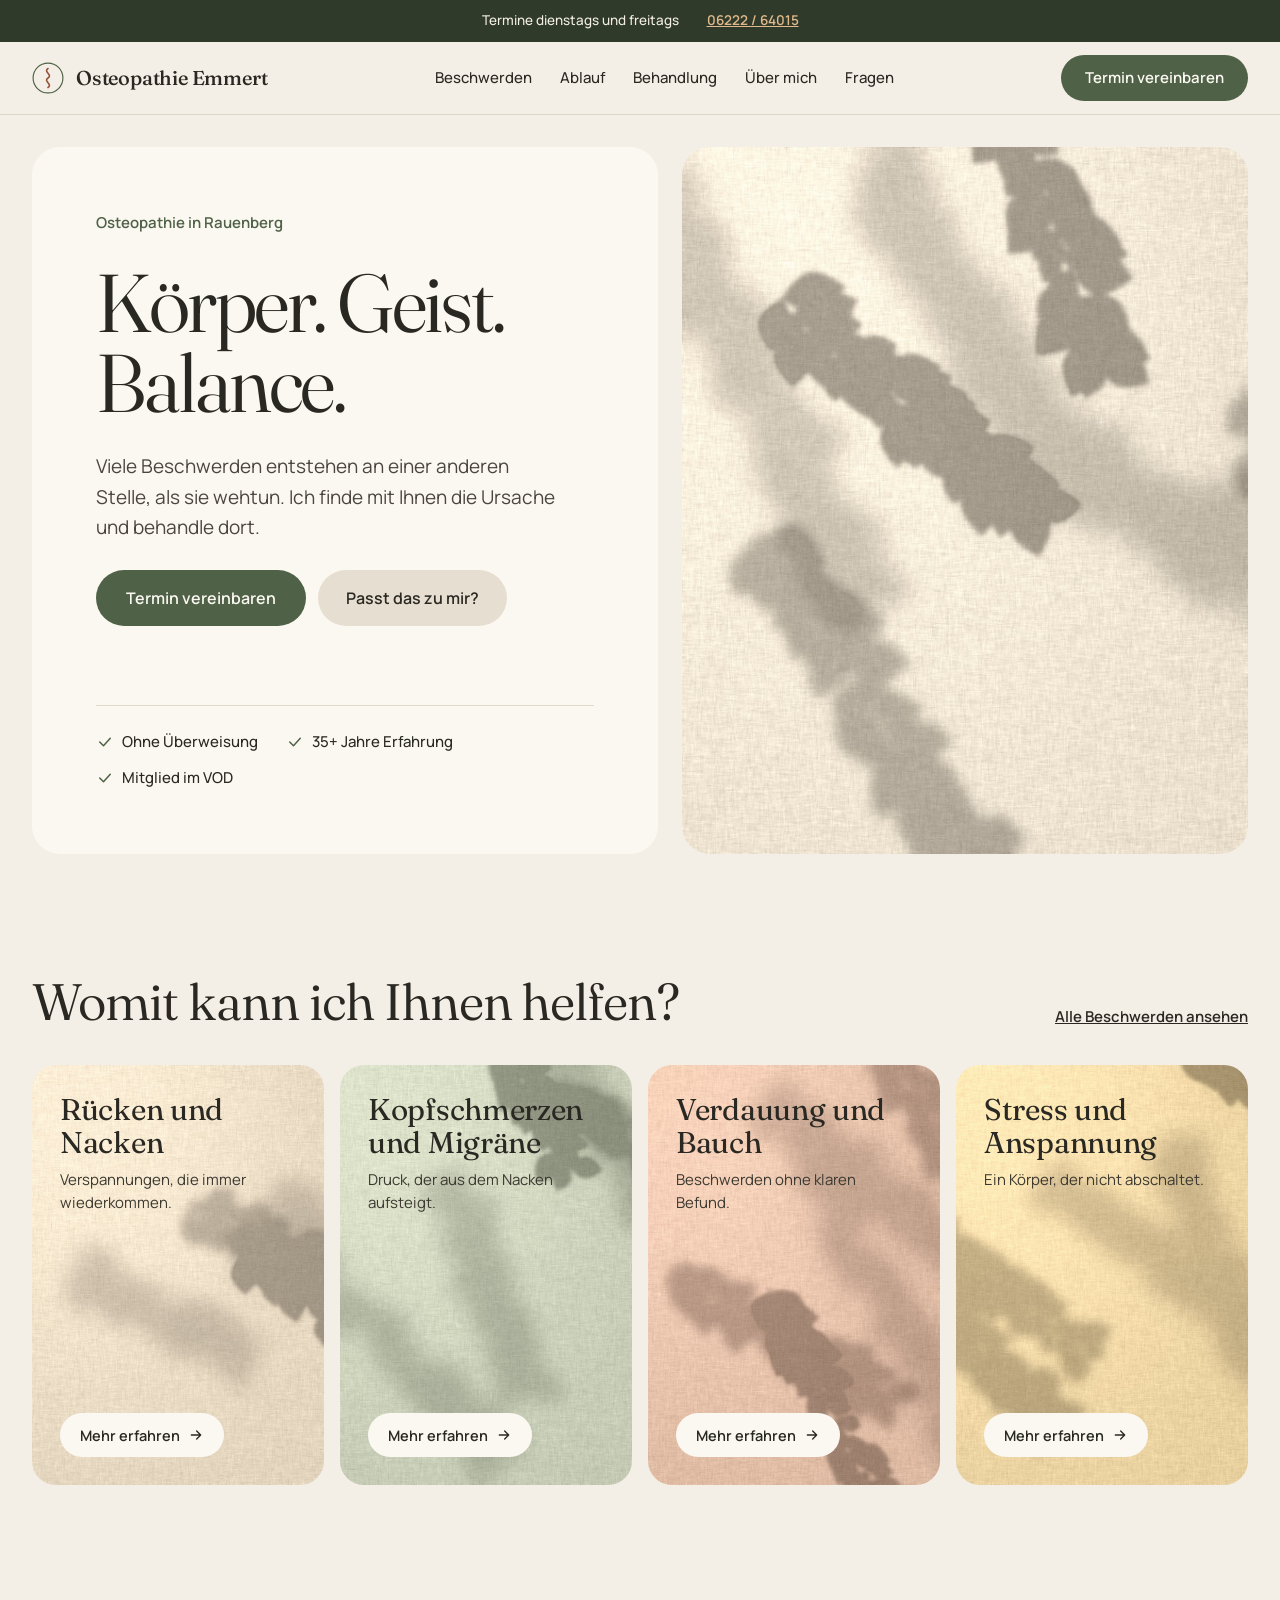
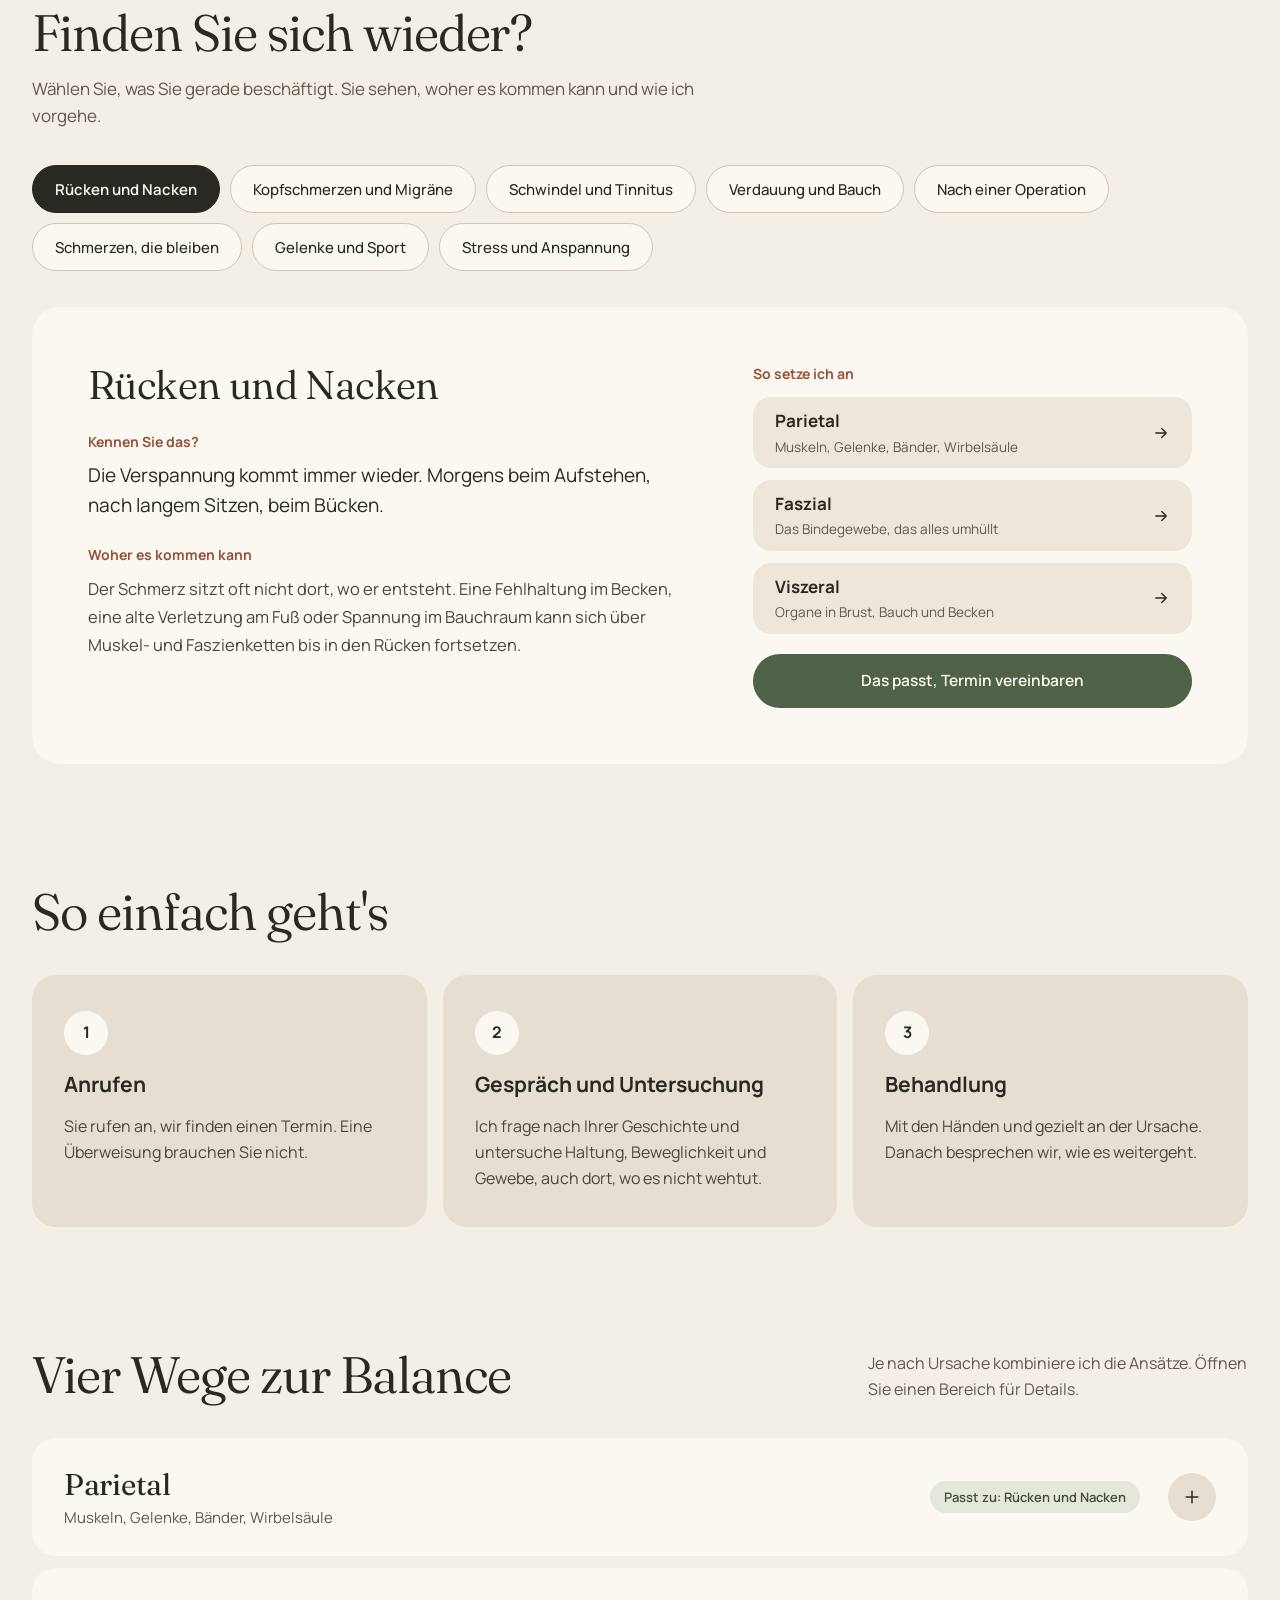
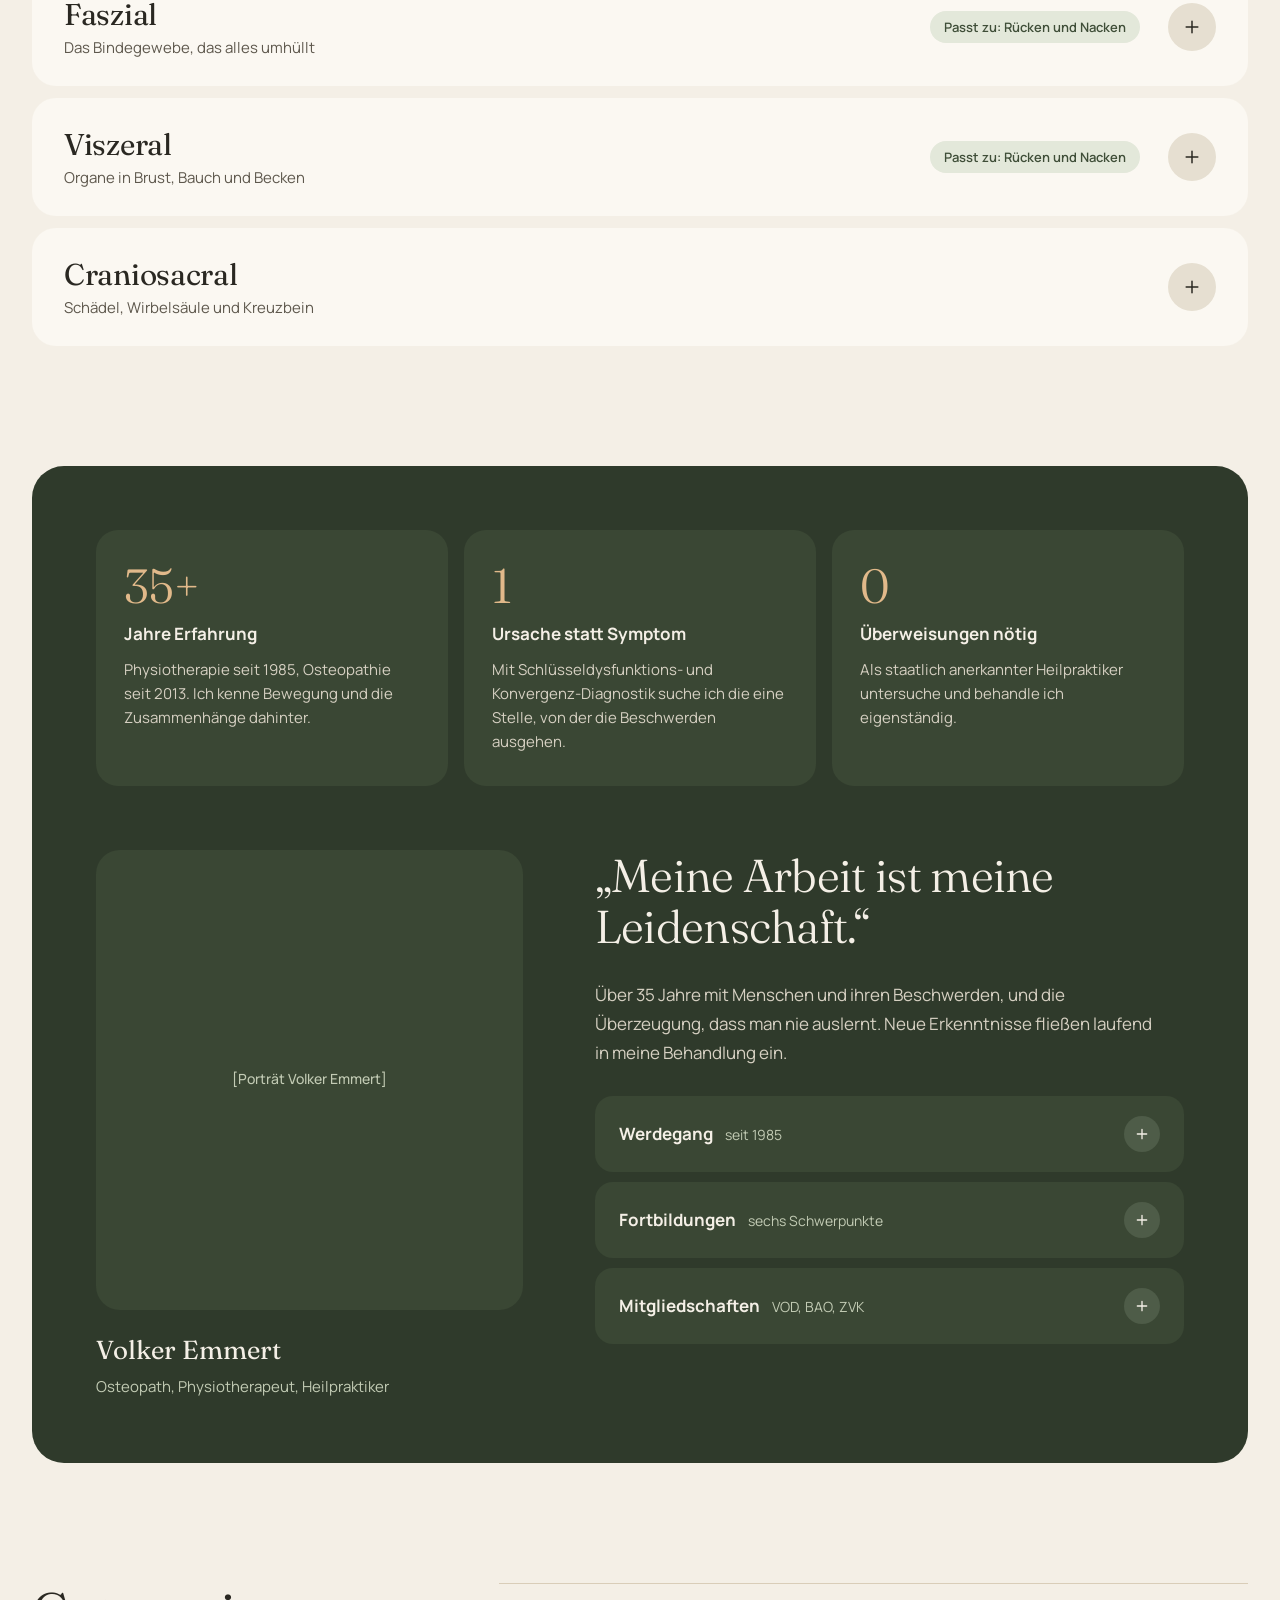
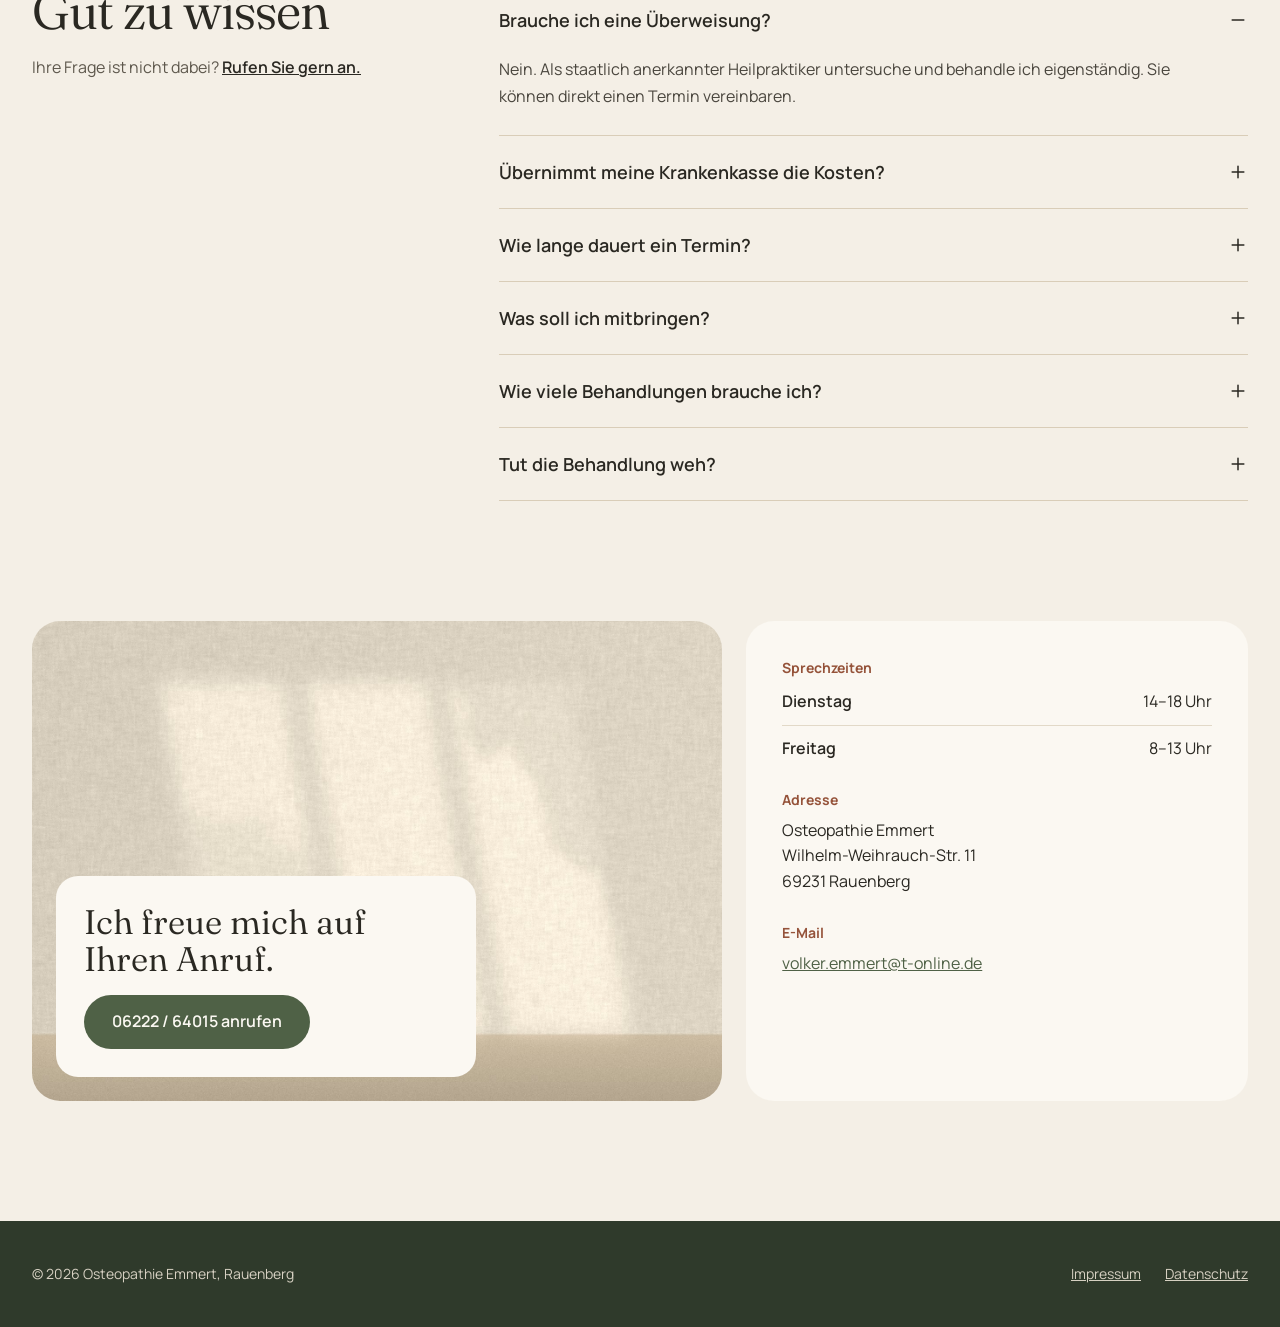
==== commit 8267ee2b: "Rebuild site from the updated "Erde & Ruhe" design Follows the new version of the Claude Design canv" ====
--- a/index.html
+++ b/index.html
@@ -4,17 +4,16 @@
   <meta charset="utf-8">
   <meta name="viewport" content="width=device-width, initial-scale=1">
   <title>Osteopathie Emmert – Osteopathie in Rauenberg</title>
-  <meta name="description" content="Osteopathie in Rauenberg: Volker Emmert, Osteopath, Physiotherapeut und Heilpraktiker, sucht die Ursache Ihrer Beschwerden. Termin ohne Überweisung – 06222 / 64015.">
+  <meta name="description" content="Osteopathie in Rauenberg: Volker Emmert, Osteopath, Physiotherapeut und Heilpraktiker, findet mit Ihnen die Ursache Ihrer Beschwerden. Termin ohne Überweisung – 06222 / 64015.">
   <meta name="theme-color" content="#F4EFE6">
 
   <meta property="og:type" content="website">
   <meta property="og:locale" content="de_DE">
   <meta property="og:title" content="Osteopathie Emmert – Körper. Geist. Balance.">
-  <meta property="og:description" content="Wir suchen die Ursache Ihrer Beschwerden – und helfen Ihrem Körper, sein Gleichgewicht wiederzufinden. Osteopathie in Rauenberg.">
-  <meta property="og:image" content="assets/img/philosophie-steine.jpg">
+  <meta property="og:description" content="Viele Beschwerden entstehen an einer anderen Stelle, als sie wehtun. Osteopathie in Rauenberg, ohne Überweisung.">
+  <meta property="og:image" content="assets/img/hero-licht.jpg">
 
   <link rel="icon" href="assets/img/favicon.svg" type="image/svg+xml">
-
   <link rel="preload" href="assets/fonts/fraunces-latin.woff2" as="font" type="font/woff2" crossorigin>
   <link rel="preload" href="assets/fonts/manrope-latin.woff2" as="font" type="font/woff2" crossorigin>
   <link rel="stylesheet" href="assets/css/styles.css">
@@ -51,25 +50,29 @@
 <body>
 <a class="skip-link" href="#inhalt">Zum Inhalt springen</a>
 
+<div class="topbar">
+  <div class="container topbar__inner">
+    <span>Termine dienstags und freitags</span>
+    <a href="tel:+49622264015">06222 / 64015</a>
+  </div>
+</div>
+
 <header class="site-header">
   <div class="site-header__inner">
     <a href="#top" class="brand">
-      <svg width="34" height="34" viewBox="0 0 44 44" fill="none" aria-hidden="true"><circle cx="22" cy="22" r="20.5" stroke="#4F6146" stroke-width="1.6"/><path d="M22 9c-7 4.5 7 8.5 0 13s7 8.5 0 13" stroke="#95533A" stroke-width="2.2" stroke-linecap="round"/></svg>
+      <svg width="32" height="32" viewBox="0 0 44 44" fill="none" aria-hidden="true"><circle cx="22" cy="22" r="20.5" stroke="#4F6146" stroke-width="1.6"/><path d="M22 9c-7 4.5 7 8.5 0 13s7 8.5 0 13" stroke="#95533A" stroke-width="2.2" stroke-linecap="round"/></svg>
       <span class="brand__name">Osteopathie Emmert</span>
     </a>
     <nav id="hauptnavigation" class="main-nav" aria-label="Hauptnavigation">
       <a href="#beschwerden">Beschwerden</a>
+      <a href="#ablauf">Ablauf</a>
       <a href="#behandlung">Behandlung</a>
-      <a href="#expertise">Expertise</a>
-      <a href="#praxis">Praxis</a>
-      <a href="#kontakt">Kontakt</a>
+      <a href="#ueber-mich">Über mich</a>
+      <a href="#fragen">Fragen</a>
     </nav>
-    <a href="tel:+49622264015" class="btn btn--sm header-cta" aria-label="Anrufen: 06222 64015">
-      <svg width="16" height="16" viewBox="0 0 24 24" fill="none" stroke="currentColor" stroke-width="1.8" stroke-linecap="round" stroke-linejoin="round" aria-hidden="true"><path d="M5 4h4l2 5-2.5 1.5a11 11 0 0 0 5 5L15 13l5 2v4a2 2 0 0 1-2 2A16 16 0 0 1 3 6a2 2 0 0 1 2-2"/></svg>
-      <span class="header-cta__label">06222 64015</span>
-    </a>
+    <a href="tel:+49622264015" class="btn btn--header header-cta" aria-label="Termin vereinbaren, 06222 / 64015 anrufen">Termin<span class="header-cta__long">&nbsp;vereinbaren</span></a>
     <button type="button" class="nav-toggle" aria-controls="hauptnavigation" aria-expanded="false" aria-label="Menü öffnen">
-      <svg class="icon-open" width="20" height="20" viewBox="0 0 24 24" fill="none" stroke="currentColor" stroke-width="1.8" stroke-linecap="round" aria-hidden="true"><path d="M4 7h16M4 12h16M4 17h16"/></svg>
+      <svg width="20" height="20" viewBox="0 0 24 24" fill="none" stroke="currentColor" stroke-width="1.8" stroke-linecap="round" aria-hidden="true"><path d="M4 7h16M4 12h16M4 17h16"/></svg>
     </button>
   </div>
 </header>
@@ -77,119 +80,160 @@
 <main id="inhalt">
 
   <!-- Hero -->
-  <section id="top" class="container hero">
-    <div class="hero__text">
-      <span class="eyebrow">Osteopathie in Rauenberg</span>
-      <h1 class="hero__title">Körper.<br>Geist.<br><em>Balance.</em></h1>
-      <p class="hero__intro">Wir suchen die Ursache Ihrer Beschwerden – und helfen Ihrem Körper, sein Gleichgewicht wiederzufinden.</p>
-      <div class="hero__actions">
-        <a href="tel:+49622264015" class="btn">Termin vereinbaren</a>
-        <a href="#beschwerden" class="link-underline">Passt das zu meinen Beschwerden?
-          <svg width="16" height="16" viewBox="0 0 24 24" fill="none" stroke="currentColor" stroke-width="1.8" stroke-linecap="round" stroke-linejoin="round" aria-hidden="true"><path d="M12 5v14M6 13l6 6 6-6"/></svg>
+  <section id="top" class="container hero" aria-labelledby="hero-titel">
+    <div class="hero__grid">
+      <div class="hero__card">
+        <div class="hero__content">
+          <span class="hero__eyebrow">Osteopathie in Rauenberg</span>
+          <h1 id="hero-titel" class="hero__title">Körper. Geist. Balance.</h1>
+          <p class="hero__intro">Viele Beschwerden entstehen an einer anderen Stelle, als sie wehtun. Ich finde mit Ihnen die Ursache und behandle dort.</p>
+          <div class="hero__actions">
+            <a href="tel:+49622264015" class="btn">Termin vereinbaren</a>
+            <a href="#beschwerden" class="btn btn--secondary">Passt das zu mir?</a>
+          </div>
+        </div>
+        <ul class="checks">
+          <li><svg width="18" height="18" viewBox="0 0 24 24" fill="none" stroke="#4F6146" stroke-width="2" stroke-linecap="round" stroke-linejoin="round" aria-hidden="true"><path d="M5 12l5 5 9-10"/></svg>Ohne Überweisung</li>
+          <li><svg width="18" height="18" viewBox="0 0 24 24" fill="none" stroke="#4F6146" stroke-width="2" stroke-linecap="round" stroke-linejoin="round" aria-hidden="true"><path d="M5 12l5 5 9-10"/></svg>35+ Jahre Erfahrung</li>
+          <li><svg width="18" height="18" viewBox="0 0 24 24" fill="none" stroke="#4F6146" stroke-width="2" stroke-linecap="round" stroke-linejoin="round" aria-hidden="true"><path d="M5 12l5 5 9-10"/></svg>Mitglied im VOD</li>
+        </ul>
+      </div>
+      <div class="hero__media">
+        <img src="assets/img/hero-licht.jpg" width="1200" height="1500" alt="Weiches Licht und Blätterschatten auf einer Leinenwand" fetchpriority="high">
+      </div>
+    </div>
+  </section>
+
+  <!-- Womit kann ich Ihnen helfen? -->
+  <section class="container section tiles-section" aria-labelledby="hilfe-titel">
+    <div class="section-head">
+      <h2 id="hilfe-titel" class="h2">Womit kann ich Ihnen helfen?</h2>
+      <a href="#beschwerden" class="text-link">Alle Beschwerden ansehen</a>
+    </div>
+    <ul class="tiles">
+      <li>
+        <a href="#beschwerden" class="tile" data-complaint-link="ruecken">
+          <img src="assets/img/kachel-ruecken.jpg" width="900" height="1100" alt="" loading="lazy">
+          <span class="tile__text">
+            <span class="tile__title">Rücken und Nacken</span>
+            <span class="tile__short">Verspannungen, die immer wiederkommen.</span>
+          </span>
+          <span class="btn btn--small">Mehr erfahren <svg width="16" height="16" viewBox="0 0 24 24" fill="none" stroke="currentColor" stroke-width="2" stroke-linecap="round" stroke-linejoin="round" aria-hidden="true"><path d="M5 12h14M13 6l6 6-6 6"/></svg></span>
         </a>
-      </div>
-    </div>
-    <div class="hero__media">
-      <img src="assets/img/hero-licht.jpg" width="1200" height="1500" alt="Weiches Licht und Blätterschatten auf einer Leinenwand" fetchpriority="high">
-    </div>
-  </section>
-
-  <!-- Auf einen Blick -->
-  <section class="container facts" aria-label="Auf einen Blick">
-    <div class="facts__grid">
-      <div class="facts__item">
-        <span class="eyebrow">Sprechzeiten</span>
-        <span class="facts__value">Di 14 – 18 Uhr · Fr 08 – 13 Uhr</span>
-      </div>
-      <div class="facts__item">
-        <span class="eyebrow">Telefon</span>
-        <a href="tel:+49622264015" class="facts__value">06222 / 64015</a>
-      </div>
-      <div class="facts__item">
-        <span class="eyebrow">Ohne Überweisung</span>
-        <span class="facts__value">Direkt Termin beim Heilpraktiker</span>
-      </div>
-    </div>
-  </section>
-
-  <!-- 01 Philosophie -->
-  <section id="philosophie" class="container section philosophy" aria-labelledby="philosophie-titel">
-    <div class="philosophy__head">
-      <span class="eyebrow eyebrow--accent">01 — Philosophie</span>
-      <h2 id="philosophie-titel" class="h2">Beschwerden sind oft wie ein Puzzle. Erst wenn alle Teile zusammenpassen, zeigt sich das <em>ganze Bild</em>.</h2>
-    </div>
-    <img class="philosophy__image" src="assets/img/philosophie-steine.jpg" width="1600" height="1100" loading="lazy" alt="Gestapelte, ausbalancierte Steine in Erdtönen">
-    <div class="philosophy__body">
-      <p class="philosophy__quote">„Die Natur reguliert sich selbst – die Behandlung gibt dazu nur Hilfestellung.“</p>
-      <p class="philosophy__text">Ich betrachte den Körper als Einheit – und suche nicht nur dort, wo es wehtut, sondern dort, wo die Beschwerden ihren Ursprung haben.</p>
-    </div>
-  </section>
-
-  <!-- 02 Beschwerden -->
+      </li>
+      <li>
+        <a href="#beschwerden" class="tile" data-complaint-link="kopf">
+          <img src="assets/img/kachel-kopf.jpg" width="900" height="1100" alt="" loading="lazy">
+          <span class="tile__text">
+            <span class="tile__title">Kopfschmerzen und Migräne</span>
+            <span class="tile__short">Druck, der aus dem Nacken aufsteigt.</span>
+          </span>
+          <span class="btn btn--small">Mehr erfahren <svg width="16" height="16" viewBox="0 0 24 24" fill="none" stroke="currentColor" stroke-width="2" stroke-linecap="round" stroke-linejoin="round" aria-hidden="true"><path d="M5 12h14M13 6l6 6-6 6"/></svg></span>
+        </a>
+      </li>
+      <li>
+        <a href="#beschwerden" class="tile" data-complaint-link="bauch">
+          <img src="assets/img/kachel-bauch.jpg" width="900" height="1100" alt="" loading="lazy">
+          <span class="tile__text">
+            <span class="tile__title">Verdauung und Bauch</span>
+            <span class="tile__short">Beschwerden ohne klaren Befund.</span>
+          </span>
+          <span class="btn btn--small">Mehr erfahren <svg width="16" height="16" viewBox="0 0 24 24" fill="none" stroke="currentColor" stroke-width="2" stroke-linecap="round" stroke-linejoin="round" aria-hidden="true"><path d="M5 12h14M13 6l6 6-6 6"/></svg></span>
+        </a>
+      </li>
+      <li>
+        <a href="#beschwerden" class="tile" data-complaint-link="stress">
+          <img src="assets/img/kachel-stress.jpg" width="900" height="1100" alt="" loading="lazy">
+          <span class="tile__text">
+            <span class="tile__title">Stress und Anspannung</span>
+            <span class="tile__short">Ein Körper, der nicht abschaltet.</span>
+          </span>
+          <span class="btn btn--small">Mehr erfahren <svg width="16" height="16" viewBox="0 0 24 24" fill="none" stroke="currentColor" stroke-width="2" stroke-linecap="round" stroke-linejoin="round" aria-hidden="true"><path d="M5 12h14M13 6l6 6-6 6"/></svg></span>
+        </a>
+      </li>
+    </ul>
+  </section>
+
+  <!-- Beschwerden -->
   <section id="beschwerden" class="container section complaints" aria-labelledby="beschwerden-titel">
-    <div class="section-head">
-      <div class="section-head__title">
-        <span class="eyebrow eyebrow--accent">02 — Ihre Beschwerden</span>
-        <h2 id="beschwerden-titel" class="h2">Was führt Sie zu mir?</h2>
-      </div>
-      <p class="lead">Wählen Sie, was Sie gerade beschäftigt. Ich zeige Ihnen, woher es kommen kann – und wie ich ansetze.</p>
-    </div>
-
-    <div class="chips" role="group" aria-label="Beschwerde auswählen" data-complaint-chips>
-      <button type="button" class="chip" data-complaint="ruecken" aria-pressed="true">Rücken &amp; Nacken</button>
-      <button type="button" class="chip" data-complaint="kopf" aria-pressed="false">Kopfschmerz &amp; Migräne</button>
-      <button type="button" class="chip" data-complaint="schwindel" aria-pressed="false">Schwindel &amp; Tinnitus</button>
-      <button type="button" class="chip" data-complaint="bauch" aria-pressed="false">Verdauung &amp; Bauch</button>
-      <button type="button" class="chip" data-complaint="op" aria-pressed="false">Nach Operationen</button>
-      <button type="button" class="chip" data-complaint="chronisch" aria-pressed="false">Chronische Schmerzen</button>
-      <button type="button" class="chip" data-complaint="gelenke" aria-pressed="false">Gelenke &amp; Sport</button>
-      <button type="button" class="chip" data-complaint="stress" aria-pressed="false">Stress &amp; Anspannung</button>
+    <div class="complaints__head">
+      <h2 id="beschwerden-titel" class="h2">Finden Sie sich wieder?</h2>
+      <p class="muted">Wählen Sie, was Sie gerade beschäftigt. Sie sehen, woher es kommen kann und wie ich vorgehe.</p>
+    </div>
+
+    <div class="chips" role="group" aria-label="Beschwerde auswählen">
+      <button type="button" class="chip" data-complaint="ruecken" aria-pressed="true">Rücken und Nacken</button>
+      <button type="button" class="chip" data-complaint="kopf" aria-pressed="false">Kopfschmerzen und Migräne</button>
+      <button type="button" class="chip" data-complaint="schwindel" aria-pressed="false">Schwindel und Tinnitus</button>
+      <button type="button" class="chip" data-complaint="bauch" aria-pressed="false">Verdauung und Bauch</button>
+      <button type="button" class="chip" data-complaint="op" aria-pressed="false">Nach einer Operation</button>
+      <button type="button" class="chip" data-complaint="chronisch" aria-pressed="false">Schmerzen, die bleiben</button>
+      <button type="button" class="chip" data-complaint="gelenke" aria-pressed="false">Gelenke und Sport</button>
+      <button type="button" class="chip" data-complaint="stress" aria-pressed="false">Stress und Anspannung</button>
     </div>
 
     <div class="complaint-panel" aria-live="polite">
       <div class="complaint-panel__main">
-        <h3 class="complaint-panel__title" data-field="label">Rücken &amp; Nacken</h3>
+        <h3 class="complaint-panel__title" data-field="label">Rücken und Nacken</h3>
         <div class="complaint-panel__block">
-          <span class="eyebrow">Kennen Sie das?</span>
-          <p class="complaint-panel__feel" data-field="feel">Verspannungen, die immer wiederkommen. Schmerzen beim Sitzen, beim Bücken oder morgens nach dem Aufstehen.</p>
+          <span class="label">Kennen Sie das?</span>
+          <p class="complaint-panel__feel" data-field="feel">Die Verspannung kommt immer wieder. Morgens beim Aufstehen, nach langem Sitzen, beim Bücken.</p>
         </div>
         <div class="complaint-panel__block">
-          <span class="eyebrow">Woher es kommen kann</span>
-          <p class="complaint-panel__why" data-field="why">Der Schmerz sitzt oft nicht dort, wo er entsteht. Eine Fehlhaltung im Becken, eine alte Verletzung am Fuß oder Spannungen im Bauchraum können sich über Muskel- und Faszienketten bis in den Rücken fortsetzen.</p>
+          <span class="label">Woher es kommen kann</span>
+          <p class="complaint-panel__why" data-field="why">Der Schmerz sitzt oft nicht dort, wo er entsteht. Eine Fehlhaltung im Becken, eine alte Verletzung am Fuß oder Spannung im Bauchraum kann sich über Muskel- und Faszienketten bis in den Rücken fortsetzen.</p>
         </div>
       </div>
       <div class="complaint-panel__side">
-        <span class="eyebrow">So setze ich an</span>
+        <span class="label">So setze ich an</span>
         <ul class="way-links" data-field="ways">
-          <li><a class="way-link" href="#weg-parietal" data-open-way="parietal"><span class="way-link__text"><span class="way-link__title">Parietal</span><span class="way-link__sub">Muskeln, Gelenke, Wirbelsäule</span></span><svg width="18" height="18" viewBox="0 0 24 24" fill="none" stroke="currentColor" stroke-width="1.8" stroke-linecap="round" stroke-linejoin="round" aria-hidden="true"><path d="M5 12h14M13 6l6 6-6 6"/></svg></a></li>
-          <li><a class="way-link" href="#weg-faszial" data-open-way="faszial"><span class="way-link__text"><span class="way-link__title">Faszial</span><span class="way-link__sub">Das verbindende Gewebe</span></span><svg width="18" height="18" viewBox="0 0 24 24" fill="none" stroke="currentColor" stroke-width="1.8" stroke-linecap="round" stroke-linejoin="round" aria-hidden="true"><path d="M5 12h14M13 6l6 6-6 6"/></svg></a></li>
-          <li><a class="way-link" href="#weg-viszeral" data-open-way="viszeral"><span class="way-link__text"><span class="way-link__title">Viszeral</span><span class="way-link__sub">Die inneren Organe</span></span><svg width="18" height="18" viewBox="0 0 24 24" fill="none" stroke="currentColor" stroke-width="1.8" stroke-linecap="round" stroke-linejoin="round" aria-hidden="true"><path d="M5 12h14M13 6l6 6-6 6"/></svg></a></li>
+          <li><a class="way-link" href="#weg-parietal" data-open-way="parietal"><span class="way-link__text"><span class="way-link__title">Parietal</span><span class="way-link__sub">Muskeln, Gelenke, Bänder, Wirbelsäule</span></span><svg width="18" height="18" viewBox="0 0 24 24" fill="none" stroke="currentColor" stroke-width="1.8" stroke-linecap="round" stroke-linejoin="round" aria-hidden="true"><path d="M5 12h14M13 6l6 6-6 6"/></svg></a></li>
+          <li><a class="way-link" href="#weg-faszial" data-open-way="faszial"><span class="way-link__text"><span class="way-link__title">Faszial</span><span class="way-link__sub">Das Bindegewebe, das alles umhüllt</span></span><svg width="18" height="18" viewBox="0 0 24 24" fill="none" stroke="currentColor" stroke-width="1.8" stroke-linecap="round" stroke-linejoin="round" aria-hidden="true"><path d="M5 12h14M13 6l6 6-6 6"/></svg></a></li>
+          <li><a class="way-link" href="#weg-viszeral" data-open-way="viszeral"><span class="way-link__text"><span class="way-link__title">Viszeral</span><span class="way-link__sub">Organe in Brust, Bauch und Becken</span></span><svg width="18" height="18" viewBox="0 0 24 24" fill="none" stroke="currentColor" stroke-width="1.8" stroke-linecap="round" stroke-linejoin="round" aria-hidden="true"><path d="M5 12h14M13 6l6 6-6 6"/></svg></a></li>
         </ul>
-        <a href="tel:+49622264015" class="btn btn--md">Das passt – Termin vereinbaren</a>
-      </div>
-    </div>
-  </section>
-
-  <!-- 03 Behandlung -->
+        <a href="tel:+49622264015" class="btn btn--panel">Das passt, Termin vereinbaren</a>
+      </div>
+    </div>
+  </section>
+
+  <!-- Ablauf -->
+  <section id="ablauf" class="container section steps-section" aria-labelledby="ablauf-titel">
+    <h2 id="ablauf-titel" class="h2">So einfach geht's</h2>
+    <ol class="steps">
+      <li class="step">
+        <span class="step__num" aria-hidden="true">1</span>
+        <h3>Anrufen</h3>
+        <p>Sie rufen an, wir finden einen Termin. Eine Überweisung brauchen Sie nicht.</p>
+      </li>
+      <li class="step">
+        <span class="step__num" aria-hidden="true">2</span>
+        <h3>Gespräch und Untersuchung</h3>
+        <p>Ich frage nach Ihrer Geschichte und untersuche Haltung, Beweglichkeit und Gewebe, auch dort, wo es nicht wehtut.</p>
+      </li>
+      <li class="step">
+        <span class="step__num" aria-hidden="true">3</span>
+        <h3>Behandlung</h3>
+        <p>Mit den Händen und gezielt an der Ursache. Danach besprechen wir, wie es weitergeht.</p>
+      </li>
+    </ol>
+  </section>
+
+  <!-- Behandlung -->
   <section id="behandlung" class="container section treatment" aria-labelledby="behandlung-titel">
     <div class="section-head">
-      <div class="section-head__title">
-        <span class="eyebrow eyebrow--accent">03 — Behandlung</span>
-        <h2 id="behandlung-titel" class="h2">Vier Wege zur Balance</h2>
-      </div>
-      <p class="lead">Je nach Ursache kombiniere ich die Ansätze. Öffnen Sie einen Bereich für die Details.</p>
-    </div>
-
-    <div class="accordion" data-accordion>
-      <article class="accordion__item" id="weg-parietal" data-way="parietal">
+      <h2 id="behandlung-titel" class="h2">Vier Wege zur Balance</h2>
+      <p class="muted">Je nach Ursache kombiniere ich die Ansätze. Öffnen Sie einen Bereich für Details.</p>
+    </div>
+
+    <div class="ways" data-accordion>
+      <article class="way accordion__item" id="weg-parietal" data-way="parietal">
         <h3>
           <button type="button" class="way-toggle" aria-expanded="false" aria-controls="weg-parietal-panel">
-            <span class="way-toggle__num">01</span>
             <span class="way-toggle__text">
               <span class="way-toggle__title">Parietal</span>
-              <span class="way-toggle__sub">Muskeln, Gelenke, Wirbelsäule</span>
-            </span>
-            <span class="match-badge" data-match>Passt zu: <span data-match-label>Rücken &amp; Nacken</span></span>
+              <span class="way-toggle__sub">Muskeln, Gelenke, Bänder, Wirbelsäule</span>
+            </span>
+            <span class="match-badge" data-match>Passt zu: <span data-match-label>Rücken und Nacken</span></span>
             <span class="toggle-icon" aria-hidden="true">
               <svg class="icon-plus" width="20" height="20" viewBox="0 0 24 24" fill="none" stroke="currentColor" stroke-width="1.8" stroke-linecap="round"><path d="M12 5v14M5 12h14"/></svg>
               <svg class="icon-minus" width="20" height="20" viewBox="0 0 24 24" fill="none" stroke="currentColor" stroke-width="1.8" stroke-linecap="round"><path d="M5 12h14"/></svg>
@@ -198,15 +242,15 @@
         </h3>
         <div class="way-panel" id="weg-parietal-panel" hidden>
           <div class="way-panel__col">
-            <span class="eyebrow">Was ich behandle</span>
-            <p>Muskeln, Bänder, Sehnen, Gelenke, Kapseln und Nerven – den gesamten Bewegungsapparat.</p>
-          </div>
-          <div class="way-panel__col">
-            <span class="eyebrow">Warum das helfen kann</span>
-            <p>Überlastungen, Fehlhaltungen oder Verletzungen setzen Kettenreaktionen in Gang – der Schmerz wandert. Ich löse Blockaden entlang dieser Kette, damit sich die Last wieder gleichmäßig verteilt.</p>
-          </div>
-          <div class="way-panel__col">
-            <span class="eyebrow">Typisch bei</span>
+            <span class="label">Was ich behandle</span>
+            <p>Den Bewegungsapparat: Muskeln, Bänder, Sehnen, Gelenke, Kapseln und die Nerven dazwischen.</p>
+          </div>
+          <div class="way-panel__col">
+            <span class="label">Warum das helfen kann</span>
+            <p>Eine Überlastung oder alte Verletzung setzt sich als Kettenreaktion fort, und der Schmerz wandert. Ich löse die Blockaden entlang dieser Kette, damit sich die Last wieder verteilt.</p>
+          </div>
+          <div class="way-panel__col">
+            <span class="label">Häufig bei</span>
             <ul class="tags">
               <li>Rückenschmerzen</li><li>Nackenverspannungen</li><li>Bandscheibe</li><li>Gelenkbeschwerden</li><li>Sportverletzungen</li>
             </ul>
@@ -214,15 +258,14 @@
         </div>
       </article>
 
-      <article class="accordion__item" id="weg-faszial" data-way="faszial">
+      <article class="way accordion__item" id="weg-faszial" data-way="faszial">
         <h3>
           <button type="button" class="way-toggle" aria-expanded="false" aria-controls="weg-faszial-panel">
-            <span class="way-toggle__num">02</span>
             <span class="way-toggle__text">
               <span class="way-toggle__title">Faszial</span>
-              <span class="way-toggle__sub">Das verbindende Gewebe</span>
-            </span>
-            <span class="match-badge" data-match>Passt zu: <span data-match-label>Rücken &amp; Nacken</span></span>
+              <span class="way-toggle__sub">Das Bindegewebe, das alles umhüllt</span>
+            </span>
+            <span class="match-badge" data-match>Passt zu: <span data-match-label>Rücken und Nacken</span></span>
             <span class="toggle-icon" aria-hidden="true">
               <svg class="icon-plus" width="20" height="20" viewBox="0 0 24 24" fill="none" stroke="currentColor" stroke-width="1.8" stroke-linecap="round"><path d="M12 5v14M5 12h14"/></svg>
               <svg class="icon-minus" width="20" height="20" viewBox="0 0 24 24" fill="none" stroke="currentColor" stroke-width="1.8" stroke-linecap="round"><path d="M5 12h14"/></svg>
@@ -231,15 +274,15 @@
         </h3>
         <div class="way-panel" id="weg-faszial-panel" hidden>
           <div class="way-panel__col">
-            <span class="eyebrow">Was ich behandle</span>
-            <p>Die Faszien – das Bindegewebe, das jeden Muskel, jedes Organ und jeden Nerv umhüllt.</p>
-          </div>
-          <div class="way-panel__col">
-            <span class="eyebrow">Warum das helfen kann</span>
-            <p>Weil Faszien alles verbinden, breiten sich Spannungen darin aus und zeigen sich an ganz anderer Stelle. Ich behandle dort, wo die Spannung entsteht – nicht nur dort, wo sie schmerzt.</p>
-          </div>
-          <div class="way-panel__col">
-            <span class="eyebrow">Typisch bei</span>
+            <span class="label">Was ich behandle</span>
+            <p>Die Faszien. Sie umhüllen jeden Muskel, jedes Organ und jeden Nerv.</p>
+          </div>
+          <div class="way-panel__col">
+            <span class="label">Warum das helfen kann</span>
+            <p>Weil Faszien alles verbinden, tragen sie Spannungen weiter. Ich behandle dort, wo die Spannung entsteht, nicht nur dort, wo sie wehtut.</p>
+          </div>
+          <div class="way-panel__col">
+            <span class="label">Häufig bei</span>
             <ul class="tags">
               <li>Chronische Schmerzen</li><li>Fibromyalgie</li><li>Tennisellenbogen</li><li>Durchblutungsstörungen</li>
             </ul>
@@ -247,15 +290,14 @@
         </div>
       </article>
 
-      <article class="accordion__item" id="weg-viszeral" data-way="viszeral">
+      <article class="way accordion__item" id="weg-viszeral" data-way="viszeral">
         <h3>
           <button type="button" class="way-toggle" aria-expanded="false" aria-controls="weg-viszeral-panel">
-            <span class="way-toggle__num">03</span>
             <span class="way-toggle__text">
               <span class="way-toggle__title">Viszeral</span>
-              <span class="way-toggle__sub">Die inneren Organe</span>
-            </span>
-            <span class="match-badge" data-match>Passt zu: <span data-match-label>Rücken &amp; Nacken</span></span>
+              <span class="way-toggle__sub">Organe in Brust, Bauch und Becken</span>
+            </span>
+            <span class="match-badge" data-match>Passt zu: <span data-match-label>Rücken und Nacken</span></span>
             <span class="toggle-icon" aria-hidden="true">
               <svg class="icon-plus" width="20" height="20" viewBox="0 0 24 24" fill="none" stroke="currentColor" stroke-width="1.8" stroke-linecap="round"><path d="M12 5v14M5 12h14"/></svg>
               <svg class="icon-minus" width="20" height="20" viewBox="0 0 24 24" fill="none" stroke="currentColor" stroke-width="1.8" stroke-linecap="round"><path d="M5 12h14"/></svg>
@@ -264,15 +306,15 @@
         </h3>
         <div class="way-panel" id="weg-viszeral-panel" hidden>
           <div class="way-panel__col">
-            <span class="eyebrow">Was ich behandle</span>
-            <p>Die Organe in Brust-, Bauch- und Beckenraum und ihre Aufhängungen am Stützapparat.</p>
-          </div>
-          <div class="way-panel__col">
-            <span class="eyebrow">Warum das helfen kann</span>
-            <p>Nach Operationen, bei Narben, Entzündungen oder Senkungen verlieren Organe an Beweglichkeit – das kann ihre Versorgung mindern und bis in den Rücken ziehen. Sanfte Techniken lösen diese Spannungen.</p>
-          </div>
-          <div class="way-panel__col">
-            <span class="eyebrow">Typisch bei</span>
+            <span class="label">Was ich behandle</span>
+            <p>Die inneren Organe und ihre Aufhängungen am Stützapparat.</p>
+          </div>
+          <div class="way-panel__col">
+            <span class="label">Warum das helfen kann</span>
+            <p>Nach Operationen, bei Narben, Entzündungen oder Senkungen verlieren Organe an Beweglichkeit. Das kann ihre Versorgung mindern und bis in den Rücken ziehen. Sanfte Techniken lösen diese Spannung.</p>
+          </div>
+          <div class="way-panel__col">
+            <span class="label">Häufig bei</span>
             <ul class="tags">
               <li>Nach Operationen</li><li>Verdauungsstörungen</li><li>Sodbrennen</li><li>Stress</li>
             </ul>
@@ -280,15 +322,14 @@
         </div>
       </article>
 
-      <article class="accordion__item" id="weg-cranio" data-way="cranio">
+      <article class="way accordion__item" id="weg-cranio" data-way="cranio">
         <h3>
           <button type="button" class="way-toggle" aria-expanded="false" aria-controls="weg-cranio-panel">
-            <span class="way-toggle__num">04</span>
             <span class="way-toggle__text">
               <span class="way-toggle__title">Craniosacral</span>
-              <span class="way-toggle__sub">Schädel, Wirbelsäule, Kreuzbein</span>
-            </span>
-            <span class="match-badge" data-match hidden>Passt zu: <span data-match-label>Rücken &amp; Nacken</span></span>
+              <span class="way-toggle__sub">Schädel, Wirbelsäule und Kreuzbein</span>
+            </span>
+            <span class="match-badge" data-match hidden>Passt zu: <span data-match-label>Rücken und Nacken</span></span>
             <span class="toggle-icon" aria-hidden="true">
               <svg class="icon-plus" width="20" height="20" viewBox="0 0 24 24" fill="none" stroke="currentColor" stroke-width="1.8" stroke-linecap="round"><path d="M12 5v14M5 12h14"/></svg>
               <svg class="icon-minus" width="20" height="20" viewBox="0 0 24 24" fill="none" stroke="currentColor" stroke-width="1.8" stroke-linecap="round"><path d="M5 12h14"/></svg>
@@ -297,15 +338,15 @@
         </h3>
         <div class="way-panel" id="weg-cranio-panel" hidden>
           <div class="way-panel__col">
-            <span class="eyebrow">Was ich behandle</span>
+            <span class="label">Was ich behandle</span>
             <p>Schädelknochen, Hirn- und Rückenmarkshäute und ihre Verbindung zum Kreuzbein.</p>
           </div>
           <div class="way-panel__col">
-            <span class="eyebrow">Warum das helfen kann</span>
-            <p>Mit feinen Impulsen arbeite ich an der Elastizität dieser Strukturen und an der Bewegung der Hirn-Rückenmarksflüssigkeit – ein ruhiger, sehr sanfter Ansatz.</p>
-          </div>
-          <div class="way-panel__col">
-            <span class="eyebrow">Typisch bei</span>
+            <span class="label">Warum das helfen kann</span>
+            <p>Mit sehr feinen Impulsen arbeite ich an der Elastizität dieser Strukturen und an der Bewegung der Hirn-Rückenmarksflüssigkeit.</p>
+          </div>
+          <div class="way-panel__col">
+            <span class="label">Häufig bei</span>
             <ul class="tags">
               <li>Migräne</li><li>Kopfschmerzen</li><li>Tinnitus</li><li>Schwindel</li><li>Hörsturz</li><li>Nebenhöhlen</li>
             </ul>
@@ -315,96 +356,89 @@
     </div>
   </section>
 
-  <!-- 04 Expertise -->
-  <section id="expertise" class="expertise" aria-labelledby="expertise-titel">
-    <div class="container expertise__inner">
-
-      <div class="expertise__intro">
-        <div class="expertise__head">
-          <span class="eyebrow eyebrow--honey">04 — Expertise</span>
-          <h2 id="expertise-titel" class="h2">Warum ich die Ursache <em>finde</em>.</h2>
-        </div>
-        <div class="cards">
-          <div class="card">
-            <span class="card__stat">35+</span>
-            <h3>Zwei Berufe, ein Blick</h3>
-            <p>Jahrzehnte Physiotherapie und ein fünfjähriges Osteopathie-Studium: Ich verstehe Bewegung – und die Zusammenhänge dahinter.</p>
-          </div>
-          <div class="card">
-            <svg width="44" height="44" viewBox="0 0 44 44" fill="none" stroke="#E1B98A" stroke-width="1.6" aria-hidden="true"><circle cx="22" cy="22" r="20"/><circle cx="22" cy="22" r="12"/><circle cx="22" cy="22" r="4" fill="#E1B98A" stroke="none"/></svg>
-            <h3>Ursache statt Symptom</h3>
-            <p>Mit der Schlüsseldysfunktions- und Konvergenz-Diagnostik suche ich die Stelle, von der die Beschwerden ausgehen – und behandle genau dort.</p>
-          </div>
-          <div class="card">
-            <svg width="44" height="44" viewBox="0 0 24 24" fill="none" stroke="#E1B98A" stroke-width="1.3" stroke-linecap="round" stroke-linejoin="round" aria-hidden="true"><path d="M12 3l7 3v6c0 4.5-3 7.5-7 9-4-1.5-7-4.5-7-9V6z"/><path d="M9 12l2 2 4-4"/></svg>
-            <h3>Direkt zu mir</h3>
-            <p>Als staatlich anerkannter Heilpraktiker darf ich eigenständig untersuchen und behandeln – Sie brauchen keine Überweisung.</p>
-          </div>
-        </div>
-      </div>
-
-      <div id="ueber-mich" class="about">
+  <!-- Über mich -->
+  <section id="ueber-mich" class="container section" aria-labelledby="ueber-mich-titel">
+    <div class="about">
+      <ul class="stats">
+        <li class="stat">
+          <span class="stat__num">35+</span>
+          <span class="stat__title">Jahre Erfahrung</span>
+          <span class="stat__text">Physiotherapie seit 1985, Osteopathie seit 2013. Ich kenne Bewegung und die Zusammenhänge dahinter.</span>
+        </li>
+        <li class="stat">
+          <span class="stat__num">1</span>
+          <span class="stat__title">Ursache statt Symptom</span>
+          <span class="stat__text">Mit Schlüsseldysfunktions- und Konvergenz-Diagnostik suche ich die eine Stelle, von der die Beschwerden ausgehen.</span>
+        </li>
+        <li class="stat">
+          <span class="stat__num">0</span>
+          <span class="stat__title">Überweisungen nötig</span>
+          <span class="stat__text">Als staatlich anerkannter Heilpraktiker untersuche und behandle ich eigenständig.</span>
+        </li>
+      </ul>
+
+      <div class="about__main">
         <div class="about__portrait">
           <!-- Porträt: Bild unter assets/img/portrait-volker-emmert.jpg ablegen und diesen Platzhalter ersetzen durch
                <img class="portrait-img" src="assets/img/portrait-volker-emmert.jpg" alt="Porträt von Volker Emmert" loading="lazy"> -->
           <div class="portrait-placeholder" role="img" aria-label="Platzhalter für Porträt von Volker Emmert">[Porträt Volker Emmert]</div>
-          <div>
+          <div class="about__person">
             <p class="about__name">Volker Emmert</p>
-            <p class="about__role">Osteopath · Physiotherapeut · Heilpraktiker</p>
+            <p class="about__role">Osteopath, Physiotherapeut, Heilpraktiker</p>
           </div>
         </div>
         <div class="about__text">
-          <p class="about__quote">„Meine Arbeit ist meine Leidenschaft.“</p>
-          <p class="about__body">Über 35 Jahre Erfahrung mit Menschen und ihren Beschwerden – und die Überzeugung, dass man nie auslernt. Neue Erkenntnisse fließen laufend in meine Behandlung ein.</p>
-
-          <div class="accordion accordion--dark" data-accordion>
-            <div class="accordion__item">
+          <h2 id="ueber-mich-titel" class="about__quote">„Meine Arbeit ist meine Leidenschaft.“</h2>
+          <p class="about__body">Über 35 Jahre mit Menschen und ihren Beschwerden, und die Überzeugung, dass man nie auslernt. Neue Erkenntnisse fließen laufend in meine Behandlung ein.</p>
+
+          <div class="exp-items" data-accordion>
+            <div class="exp accordion__item">
               <h3>
                 <button type="button" class="exp-toggle" aria-expanded="false" aria-controls="exp-werdegang">
                   <span class="exp-toggle__text"><span class="exp-toggle__title">Werdegang</span><span class="exp-toggle__hint">seit 1985</span></span>
                   <span class="toggle-icon" aria-hidden="true">
-                    <svg class="icon-plus" width="18" height="18" viewBox="0 0 24 24" fill="none" stroke="currentColor" stroke-width="1.8" stroke-linecap="round"><path d="M12 5v14M5 12h14"/></svg>
-                    <svg class="icon-minus" width="18" height="18" viewBox="0 0 24 24" fill="none" stroke="currentColor" stroke-width="1.8" stroke-linecap="round"><path d="M5 12h14"/></svg>
+                    <svg class="icon-plus" width="16" height="16" viewBox="0 0 24 24" fill="none" stroke="currentColor" stroke-width="2" stroke-linecap="round"><path d="M12 5v14M5 12h14"/></svg>
+                    <svg class="icon-minus" width="16" height="16" viewBox="0 0 24 24" fill="none" stroke="currentColor" stroke-width="2" stroke-linecap="round"><path d="M5 12h14"/></svg>
                   </span>
                 </button>
               </h3>
               <ul class="exp-list" id="exp-werdegang" hidden>
-                <li><span class="exp-list__a">1985 – 1988</span><span class="exp-list__b">Ausbildung zum Physiotherapeuten, BG-Klinik Ludwigshafen</span></li>
-                <li><span class="exp-list__a">1988 – 1992</span><span class="exp-list__b">Physiotherapeut in Kliniken in Schwetzingen und Sinsheim sowie in einer Praxis in Walldorf</span></li>
+                <li><span class="exp-list__a">1985–1988</span><span class="exp-list__b">Ausbildung zum Physiotherapeuten, BG-Klinik Ludwigshafen</span></li>
+                <li><span class="exp-list__a">1988–1992</span><span class="exp-list__b">Kliniken in Schwetzingen und Sinsheim, Praxis in Walldorf</span></li>
                 <li><span class="exp-list__a">1992</span><span class="exp-list__b">Eigene Physiotherapiepraxis in Eppingen</span></li>
-                <li><span class="exp-list__a">2008 – 2013</span><span class="exp-list__b">Studium der Osteopathie am IFAO</span></li>
+                <li><span class="exp-list__a">2008–2013</span><span class="exp-list__b">Studium der Osteopathie am IFAO</span></li>
                 <li><span class="exp-list__a">2013</span><span class="exp-list__b">Staatlich anerkannter Heilpraktiker</span></li>
-                <li><span class="exp-list__a">2023</span><span class="exp-list__b">Eröffnung der Osteopathiepraxis in Rauenberg</span></li>
+                <li><span class="exp-list__a">2023</span><span class="exp-list__b">Osteopathiepraxis in Rauenberg</span></li>
               </ul>
             </div>
 
-            <div class="accordion__item">
+            <div class="exp accordion__item">
               <h3>
                 <button type="button" class="exp-toggle" aria-expanded="false" aria-controls="exp-fortbildungen">
-                  <span class="exp-toggle__text"><span class="exp-toggle__title">Fortbildungen</span><span class="exp-toggle__hint">6 Spezialisierungen</span></span>
+                  <span class="exp-toggle__text"><span class="exp-toggle__title">Fortbildungen</span><span class="exp-toggle__hint">sechs Schwerpunkte</span></span>
                   <span class="toggle-icon" aria-hidden="true">
-                    <svg class="icon-plus" width="18" height="18" viewBox="0 0 24 24" fill="none" stroke="currentColor" stroke-width="1.8" stroke-linecap="round"><path d="M12 5v14M5 12h14"/></svg>
-                    <svg class="icon-minus" width="18" height="18" viewBox="0 0 24 24" fill="none" stroke="currentColor" stroke-width="1.8" stroke-linecap="round"><path d="M5 12h14"/></svg>
+                    <svg class="icon-plus" width="16" height="16" viewBox="0 0 24 24" fill="none" stroke="currentColor" stroke-width="2" stroke-linecap="round"><path d="M12 5v14M5 12h14"/></svg>
+                    <svg class="icon-minus" width="16" height="16" viewBox="0 0 24 24" fill="none" stroke="currentColor" stroke-width="2" stroke-linecap="round"><path d="M5 12h14"/></svg>
                   </span>
                 </button>
               </h3>
               <ul class="exp-list" id="exp-fortbildungen" hidden>
-                <li><span class="exp-list__a">Schlüsseldysfunktion nach A. Strunk</span><span class="exp-list__b">Findet in einer Kette von Störungen die eine, die die anderen unterhält – dort setzt die Behandlung an.</span></li>
-                <li><span class="exp-list__a">Konvergenz-Diagnostik, Still Academy</span><span class="exp-list__b">Führt einzelne Befunde zusammen, um ihre gemeinsame Ursache einzugrenzen.</span></li>
-                <li><span class="exp-list__a">Viszerale Osteopathie nach Finet &amp; Williame</span><span class="exp-list__b">Spezielle Techniken für die Beweglichkeit der Bauch- und Beckenorgane.</span></li>
+                <li><span class="exp-list__a">Schlüsseldysfunktion nach A. Strunk</span><span class="exp-list__b">Findet in einer Kette von Störungen die eine, die die anderen unterhält.</span></li>
+                <li><span class="exp-list__a">Konvergenz-Diagnostik, Still Academy</span><span class="exp-list__b">Führt einzelne Befunde zusammen, um die gemeinsame Ursache einzugrenzen.</span></li>
+                <li><span class="exp-list__a">Viszerale Osteopathie nach Finet und Williame</span><span class="exp-list__b">Techniken für die Beweglichkeit der Bauch- und Beckenorgane.</span></li>
                 <li><span class="exp-list__a">Applied Facial Adjustment</span><span class="exp-list__b">Sanfte Techniken für Gesicht, Schädel und Kiefer.</span></li>
-                <li><span class="exp-list__a">Neurofunktionelle Integration nach Dr. Eckart</span><span class="exp-list__b">Arbeit über das Nervensystem, um Funktion und Bewegung wieder abzustimmen.</span></li>
-                <li><span class="exp-list__a">Sympathikus-Therapie nach Dr. Heesch</span><span class="exp-list__b">Regulation des vegetativen Nervensystems – etwa bei Stress und innerer Anspannung.</span></li>
+                <li><span class="exp-list__a">Neurofunktionelle Integration nach Dr. Eckart</span><span class="exp-list__b">Arbeit über das Nervensystem, um Funktion und Bewegung neu abzustimmen.</span></li>
+                <li><span class="exp-list__a">Sympathikus-Therapie nach Dr. Heesch</span><span class="exp-list__b">Regulation des vegetativen Nervensystems, etwa bei Stress.</span></li>
               </ul>
             </div>
 
-            <div class="accordion__item">
+            <div class="exp accordion__item">
               <h3>
                 <button type="button" class="exp-toggle" aria-expanded="false" aria-controls="exp-verbaende">
-                  <span class="exp-toggle__text"><span class="exp-toggle__title">Mitgliedschaften</span><span class="exp-toggle__hint">VOD · BAO · ZVK</span></span>
+                  <span class="exp-toggle__text"><span class="exp-toggle__title">Mitgliedschaften</span><span class="exp-toggle__hint">VOD, BAO, ZVK</span></span>
                   <span class="toggle-icon" aria-hidden="true">
-                    <svg class="icon-plus" width="18" height="18" viewBox="0 0 24 24" fill="none" stroke="currentColor" stroke-width="1.8" stroke-linecap="round"><path d="M12 5v14M5 12h14"/></svg>
-                    <svg class="icon-minus" width="18" height="18" viewBox="0 0 24 24" fill="none" stroke="currentColor" stroke-width="1.8" stroke-linecap="round"><path d="M5 12h14"/></svg>
+                    <svg class="icon-plus" width="16" height="16" viewBox="0 0 24 24" fill="none" stroke="currentColor" stroke-width="2" stroke-linecap="round"><path d="M12 5v14M5 12h14"/></svg>
+                    <svg class="icon-minus" width="16" height="16" viewBox="0 0 24 24" fill="none" stroke="currentColor" stroke-width="2" stroke-linecap="round"><path d="M5 12h14"/></svg>
                   </span>
                 </button>
               </h3>
@@ -417,45 +451,94 @@
           </div>
         </div>
       </div>
-
-    </div>
-  </section>
-
-  <!-- 05 Praxis -->
-  <section id="praxis" class="container section" aria-labelledby="praxis-titel">
-    <div class="practice">
-      <img class="practice__image" src="assets/img/praxis-fensterlicht.jpg" width="2400" height="1100" loading="lazy" alt="Fensterlicht fällt auf eine helle Wand">
-      <div class="practice__card">
-        <span class="eyebrow eyebrow--accent">05 — Praxis</span>
-        <h2 id="praxis-titel">Ein Ort zum Durchatmen.</h2>
-        <p>Ruhige Räume in Rauenberg, viel Tageslicht, Zeit für Sie.</p>
-      </div>
-    </div>
-  </section>
-
-  <!-- 06 Kontakt -->
+    </div>
+  </section>
+
+  <!-- Fragen -->
+  <section id="fragen" class="container section faq-section" aria-labelledby="fragen-titel">
+    <div class="faq-section__head">
+      <h2 id="fragen-titel" class="h2">Gut zu wissen</h2>
+      <p class="muted">Ihre Frage ist nicht dabei? <a href="tel:+49622264015">Rufen Sie gern an.</a></p>
+    </div>
+    <div class="faqs" data-accordion>
+      <div class="faq accordion__item">
+        <h3><button type="button" class="faq-toggle" aria-expanded="true" aria-controls="faq-ueberweisung">Brauche ich eine Überweisung?
+          <svg class="icon-plus" width="20" height="20" viewBox="0 0 24 24" fill="none" stroke="currentColor" stroke-width="1.8" stroke-linecap="round" aria-hidden="true"><path d="M12 5v14M5 12h14"/></svg>
+          <svg class="icon-minus" width="20" height="20" viewBox="0 0 24 24" fill="none" stroke="currentColor" stroke-width="1.8" stroke-linecap="round" aria-hidden="true"><path d="M5 12h14"/></svg>
+        </button></h3>
+        <p class="faq__answer" id="faq-ueberweisung">Nein. Als staatlich anerkannter Heilpraktiker untersuche und behandle ich eigenständig. Sie können direkt einen Termin vereinbaren.</p>
+      </div>
+      <div class="faq accordion__item">
+        <h3><button type="button" class="faq-toggle" aria-expanded="false" aria-controls="faq-kosten">Übernimmt meine Krankenkasse die Kosten?
+          <svg class="icon-plus" width="20" height="20" viewBox="0 0 24 24" fill="none" stroke="currentColor" stroke-width="1.8" stroke-linecap="round" aria-hidden="true"><path d="M12 5v14M5 12h14"/></svg>
+          <svg class="icon-minus" width="20" height="20" viewBox="0 0 24 24" fill="none" stroke="currentColor" stroke-width="1.8" stroke-linecap="round" aria-hidden="true"><path d="M5 12h14"/></svg>
+        </button></h3>
+        <p class="faq__answer" id="faq-kosten" hidden>Viele gesetzliche Krankenkassen bezuschussen Osteopathie anteilig, oft mit ärztlicher Empfehlung. Private Versicherungen und Zusatzversicherungen erstatten häufig nach der Gebührenordnung für Heilpraktiker. Fragen Sie am besten vorab bei Ihrer Kasse nach.</p>
+      </div>
+      <div class="faq accordion__item">
+        <h3><button type="button" class="faq-toggle" aria-expanded="false" aria-controls="faq-dauer">Wie lange dauert ein Termin?
+          <svg class="icon-plus" width="20" height="20" viewBox="0 0 24 24" fill="none" stroke="currentColor" stroke-width="1.8" stroke-linecap="round" aria-hidden="true"><path d="M12 5v14M5 12h14"/></svg>
+          <svg class="icon-minus" width="20" height="20" viewBox="0 0 24 24" fill="none" stroke="currentColor" stroke-width="1.8" stroke-linecap="round" aria-hidden="true"><path d="M5 12h14"/></svg>
+        </button></h3>
+        <p class="faq__answer" id="faq-dauer" hidden><span class="placeholder">[Dauer und Preis eines Termins ergänzen]</span></p>
+      </div>
+      <div class="faq accordion__item">
+        <h3><button type="button" class="faq-toggle" aria-expanded="false" aria-controls="faq-mitbringen">Was soll ich mitbringen?
+          <svg class="icon-plus" width="20" height="20" viewBox="0 0 24 24" fill="none" stroke="currentColor" stroke-width="1.8" stroke-linecap="round" aria-hidden="true"><path d="M12 5v14M5 12h14"/></svg>
+          <svg class="icon-minus" width="20" height="20" viewBox="0 0 24 24" fill="none" stroke="currentColor" stroke-width="1.8" stroke-linecap="round" aria-hidden="true"><path d="M5 12h14"/></svg>
+        </button></h3>
+        <p class="faq__answer" id="faq-mitbringen" hidden>Vorhandene Befunde, Arztbriefe und Berichte von Röntgen oder MRT. Dazu bequeme Kleidung.</p>
+      </div>
+      <div class="faq accordion__item">
+        <h3><button type="button" class="faq-toggle" aria-expanded="false" aria-controls="faq-anzahl">Wie viele Behandlungen brauche ich?
+          <svg class="icon-plus" width="20" height="20" viewBox="0 0 24 24" fill="none" stroke="currentColor" stroke-width="1.8" stroke-linecap="round" aria-hidden="true"><path d="M12 5v14M5 12h14"/></svg>
+          <svg class="icon-minus" width="20" height="20" viewBox="0 0 24 24" fill="none" stroke="currentColor" stroke-width="1.8" stroke-linecap="round" aria-hidden="true"><path d="M5 12h14"/></svg>
+        </button></h3>
+        <p class="faq__answer" id="faq-anzahl" hidden>Das ist sehr individuell. Nach dem ersten Termin besprechen wir gemeinsam, wie Ihr Körper reagiert und wie es sinnvoll weitergeht.</p>
+      </div>
+      <div class="faq accordion__item">
+        <h3><button type="button" class="faq-toggle" aria-expanded="false" aria-controls="faq-schmerz">Tut die Behandlung weh?
+          <svg class="icon-plus" width="20" height="20" viewBox="0 0 24 24" fill="none" stroke="currentColor" stroke-width="1.8" stroke-linecap="round" aria-hidden="true"><path d="M12 5v14M5 12h14"/></svg>
+          <svg class="icon-minus" width="20" height="20" viewBox="0 0 24 24" fill="none" stroke="currentColor" stroke-width="1.8" stroke-linecap="round" aria-hidden="true"><path d="M5 12h14"/></svg>
+        </button></h3>
+        <p class="faq__answer" id="faq-schmerz" hidden>Osteopathie arbeitet überwiegend mit sanften, manuellen Techniken. Wenn etwas unangenehm ist, sagen Sie es einfach.</p>
+      </div>
+    </div>
+  </section>
+
+  <!-- Kontakt -->
   <section id="kontakt" class="container section contact" aria-labelledby="kontakt-titel">
-    <div class="contact__main">
-      <span class="eyebrow eyebrow--accent">06 — Kontakt</span>
-      <h2 id="kontakt-titel" class="contact__title">Ich freue mich auf <em>Ihren Anruf</em>.</h2>
-      <a href="tel:+49622264015" class="contact__phone">06222 / 64015</a>
-      <div class="contact__actions">
-        <a href="tel:+49622264015" class="btn">Termin vereinbaren</a>
-        <a href="mailto:volker.emmert@t-online.de" class="contact__mail">volker.emmert@t-online.de</a>
-      </div>
-    </div>
-    <dl class="hours">
-      <div><dt>Dienstag</dt><dd>14 – 18 Uhr</dd></div>
-      <div><dt>Freitag</dt><dd>08 – 13 Uhr</dd></div>
-      <div><dt>Adresse</dt><dd><address>Wilhelm-Weihrauch-Str. 11<br>69231 Rauenberg</address></dd></div>
-    </dl>
+    <div class="contact__visual">
+      <img src="assets/img/praxis-fensterlicht.jpg" width="2400" height="1100" loading="lazy" alt="Fensterlicht auf einer hellen Wand in der Praxis">
+      <div class="contact__card">
+        <h2 id="kontakt-titel">Ich freue mich auf Ihren Anruf.</h2>
+        <a href="tel:+49622264015" class="btn">06222 / 64015 anrufen</a>
+      </div>
+    </div>
+    <div class="contact__info">
+      <div class="contact__block">
+        <span class="label">Sprechzeiten</span>
+        <dl class="hours">
+          <div><dt>Dienstag</dt><dd>14–18 Uhr</dd></div>
+          <div><dt>Freitag</dt><dd>8–13 Uhr</dd></div>
+        </dl>
+      </div>
+      <div class="contact__block">
+        <span class="label">Adresse</span>
+        <address>Osteopathie Emmert<br>Wilhelm-Weihrauch-Str. 11<br>69231 Rauenberg</address>
+      </div>
+      <div class="contact__block">
+        <span class="label">E-Mail</span>
+        <a href="mailto:volker.emmert@t-online.de">volker.emmert@t-online.de</a>
+      </div>
+    </div>
   </section>
 
 </main>
 
 <footer class="site-footer">
   <div class="container site-footer__inner">
-    <span>© <span data-year>2026</span> Osteopathie Emmert · Rauenberg</span>
+    <span>© <span data-year>2026</span> Osteopathie Emmert, Rauenberg</span>
     <nav aria-label="Rechtliches">
       <a href="impressum.html">Impressum</a>
       <a href="datenschutz.html">Datenschutz</a>
--- a/assets/css/styles.css
+++ b/assets/css/styles.css
@@ -1,6 +1,7 @@
 /* ==========================================================================
    Osteopathie Emmert – Designsystem „Erde & Ruhe“
    Leinen- und Sandtöne als Grund, Moos für Vertrauen, Terrakotta für Wärme.
+   Große, weich gerundete Flächen, klare Pill-Buttons, Bilder mit Licht und Schatten.
    ========================================================================== */
 
 /* ---------- Schriften (lokal gehostet, SIL Open Font License) ---------- */
@@ -13,13 +14,6 @@
   src: url('../fonts/fraunces-latin.woff2') format('woff2');
 }
 @font-face {
-  font-family: 'Fraunces';
-  font-style: italic;
-  font-weight: 300 500;
-  font-display: swap;
-  src: url('../fonts/fraunces-latin-italic.woff2') format('woff2');
-}
-@font-face {
   font-family: 'Manrope';
   font-style: normal;
   font-weight: 400 700;
@@ -31,10 +25,11 @@
   /* Farben */
   --leinen: #F4EFE6;      /* Seitengrund */
   --papier: #FBF8F2;      /* Karten */
-  --sand: #E6DFD1;        /* Tags, Flächen */
+  --sand: #E6DFD1;        /* Flächen, Tags */
   --sand-hell: #EDE6D9;   /* Links in Karten */
   --lehm: #D9CDB8;        /* Linien */
-  --lehm-dunkel: #CBBFA8; /* Rahmen */
+  --lehm-hell: #E2D9C8;   /* Linien auf Papier */
+  --rahmen: #D2C6B0;      /* Chip-Rahmen */
   --salbei: #A3B096;
   --salbei-hell: #E3E8DA;
   --ocker: #C9A36A;
@@ -45,10 +40,10 @@
   --waldboden-linie: #4E5C48;
   --terrakotta: #95533A;  /* Akzent, Labels */
   --honig: #E1B98A;       /* Akzent auf Dunkel */
-  --erde: #2A2822;        /* Text */
-  --stein: #5E584D;       /* Fließtext leise */
+  --erde: #2A2822;        /* Text, aktive Auswahl */
+  --stein: #5E584D;       /* leiser Text */
   --stein-dunkel: #4A463E;
-  --label: #6B655A;
+  --kachel-text: #3B3830;
   --hell-auf-dunkel: #D6D0C2;
   --salbei-auf-dunkel: #C2CBB4;
 
@@ -59,14 +54,14 @@
   --font-sans: 'Manrope', system-ui, -apple-system, 'Segoe UI', sans-serif;
 
   /* Layout */
-  --content: 1240px;
+  --content: 1280px;
   --gutter: 32px;
-  --section: 160px;
+  --section: 120px;
 
   /* Radien */
-  --r-badge: 10px;
-  --r-info: 24px;
-  --r-card: 28px;
+  --r-row: 18px;
+  --r-card: 24px;
+  --r-hero: 28px;
   --r-band: 32px;
   --r-pill: 999px;
 }
@@ -77,7 +72,7 @@
 *::before,
 *::after { box-sizing: border-box; }
 
-html { scroll-behavior: smooth; scroll-padding-top: 88px; }
+html { scroll-behavior: smooth; scroll-padding-top: 84px; }
 
 @media (prefers-reduced-motion: reduce) {
   html { scroll-behavior: auto; }
@@ -109,8 +104,6 @@
 }
 
 h1, h2, h3, p { margin: 0; }
-
-em { font-style: italic; }
 
 .skip-link {
   position: absolute;
@@ -126,14 +119,6 @@
 }
 .skip-link:focus { top: 12px; color: var(--leinen); }
 
-.visually-hidden {
-  position: absolute !important;
-  width: 1px; height: 1px;
-  padding: 0; margin: -1px;
-  overflow: hidden; clip: rect(0 0 0 0);
-  white-space: nowrap; border: 0;
-}
-
 .container {
   max-width: var(--content);
   margin: 0 auto;
@@ -141,34 +126,33 @@
   padding-right: var(--gutter);
 }
 
+.section { padding-top: var(--section); }
+
 /* ---------- Typo-Bausteine ---------- */
-
-.eyebrow {
-  font-size: 12px;
-  font-weight: 700;
-  letter-spacing: 0.18em;
-  text-transform: uppercase;
-  color: var(--label);
-}
-.eyebrow--accent { color: var(--terrakotta); }
-.eyebrow--honey { color: var(--honig); }
 
 .h2 {
   font-family: var(--font-serif);
-  font-weight: 320;
-  font-size: clamp(36px, 4.6vw, 60px);
+  font-weight: 350;
+  font-size: clamp(34px, 4vw, 52px);
   line-height: 1.08;
   letter-spacing: -0.02em;
 }
-.h2 em { color: var(--terrakotta); }
-
-.lead {
-  font-size: 17px;
-  line-height: 1.65;
-  color: var(--stein);
-}
-
-.serif { font-family: var(--font-serif); }
+
+.label {
+  font-size: 14px;
+  font-weight: 700;
+  color: var(--terrakotta);
+}
+
+.muted { color: var(--stein); }
+
+.section-head {
+  display: flex;
+  flex-wrap: wrap;
+  justify-content: space-between;
+  align-items: flex-end;
+  gap: 16px 40px;
+}
 
 /* ---------- Buttons ---------- */
 
@@ -176,55 +160,69 @@
   display: inline-flex;
   align-items: center;
   justify-content: center;
-  gap: 10px;
+  gap: 8px;
   min-height: 56px;
-  padding: 0 32px;
+  padding: 0 30px;
   border-radius: var(--r-pill);
   background: var(--accent);
   color: var(--papier);
   font-weight: 600;
   font-size: 16px;
   text-decoration: none;
-  transition: background-color 0.2s ease, transform 0.2s ease;
+  transition: background-color 0.2s ease;
 }
 .btn:hover { background: var(--waldboden); color: var(--papier); }
-.btn--sm { min-height: 44px; padding: 0 22px; font-size: 14.5px; }
-.btn--md { min-height: 52px; padding: 0 26px; font-size: 15px; }
-
-.link-underline {
-  display: inline-flex;
-  align-items: center;
-  gap: 10px;
+.btn--secondary { background: var(--sand); color: var(--erde); padding: 0 28px; }
+.btn--secondary:hover { background: var(--lehm); color: var(--erde); }
+.btn--header { min-height: 46px; padding: 0 24px; font-size: 15px; }
+.header-cta { gap: 0; }
+.btn--panel { min-height: 54px; padding: 0 26px; font-size: 15.5px; }
+.btn--small {
   min-height: 44px;
+  padding: 0 20px;
+  background: var(--papier);
   color: var(--erde);
-  font-weight: 600;
-  font-size: 16px;
-  text-decoration: none;
-  border-bottom: 1.5px solid var(--erde);
-}
-.link-underline:hover { color: var(--moos); border-color: var(--moos); }
-
-/* ---------- Header ---------- */
+  font-size: 14.5px;
+}
+
+/* ---------- Infoleiste & Header ---------- */
+
+.topbar {
+  background: var(--waldboden);
+  color: var(--leinen);
+  font-size: 13.5px;
+  font-weight: 500;
+}
+.topbar__inner {
+  padding-top: 10px;
+  padding-bottom: 10px;
+  display: flex;
+  flex-wrap: wrap;
+  justify-content: center;
+  gap: 4px 28px;
+  text-align: center;
+}
+.topbar a { color: var(--honig); font-weight: 600; }
+.topbar a:hover { color: var(--papier); }
 
 .site-header {
   position: sticky;
   top: 0;
   z-index: 50;
-  background: rgba(244, 239, 230, 0.86);
+  background: rgba(244, 239, 230, 0.9);
   backdrop-filter: blur(16px);
   -webkit-backdrop-filter: blur(16px);
   border-bottom: 1px solid rgba(203, 191, 168, 0.55);
 }
-
 .site-header__inner {
   max-width: var(--content);
   margin: 0 auto;
-  padding: 14px var(--gutter);
+  padding: 12px var(--gutter);
   display: flex;
   flex-wrap: wrap;
   align-items: center;
   justify-content: space-between;
-  gap: 12px 32px;
+  gap: 8px 32px;
 }
 
 .brand {
@@ -236,6 +234,7 @@
   text-decoration: none;
 }
 .brand:hover { color: var(--erde); }
+.brand svg { flex: 0 0 auto; }
 .brand__name {
   font-family: var(--font-serif);
   font-size: 20px;
@@ -247,8 +246,8 @@
   display: flex;
   flex-wrap: wrap;
   align-items: center;
-  gap: 4px 32px;
-  font-size: 14.5px;
+  gap: 0 28px;
+  font-size: 15px;
   font-weight: 500;
 }
 .main-nav a {
@@ -265,147 +264,167 @@
   width: 44px;
   height: 44px;
   border-radius: var(--r-pill);
-  border: 1.5px solid var(--lehm-dunkel);
-  background: transparent;
+  border: 0;
+  background: var(--sand);
   color: var(--erde);
   cursor: pointer;
 }
 
 /* ---------- Hero ---------- */
 
-.hero {
-  padding-top: 72px;
-  display: flex;
-  flex-wrap: wrap;
-  gap: 56px 80px;
-  align-items: center;
-}
-.hero__text {
-  flex: 1 1 460px;
-  min-width: 0;
-  display: flex;
-  flex-direction: column;
-  gap: 36px;
+.hero { padding-top: 32px; }
+.hero__grid {
+  display: flex;
+  flex-wrap: wrap;
+  gap: 24px;
+  align-items: stretch;
+}
+.hero__card {
+  flex: 1 1 480px;
+  min-width: 0;
+  background: var(--papier);
+  border-radius: var(--r-hero);
+  padding: clamp(32px, 5vw, 64px);
+  display: flex;
+  flex-direction: column;
+  justify-content: space-between;
+  gap: 48px;
+}
+.hero__content {
+  display: flex;
+  flex-direction: column;
+  gap: 28px;
+}
+.hero__eyebrow {
+  font-size: 15px;
+  font-weight: 600;
+  color: var(--moos);
 }
 .hero__title {
   font-family: var(--font-serif);
-  font-weight: 320;
-  font-size: clamp(60px, 8vw, 112px);
-  line-height: 0.96;
+  font-weight: 350;
+  font-size: clamp(52px, 6.4vw, 92px);
+  line-height: 0.98;
   letter-spacing: -0.03em;
 }
-.hero__title em {
-  font-weight: 300;
-  color: var(--terrakotta);
-}
 .hero__intro {
-  max-width: 440px;
-  font-size: 20px;
+  max-width: 460px;
+  font-size: 19px;
   line-height: 1.6;
   color: var(--stein-dunkel);
 }
 .hero__actions {
   display: flex;
   flex-wrap: wrap;
-  align-items: center;
-  gap: 16px 32px;
-}
-.hero__media { flex: 1 1 420px; min-width: 0; }
+  gap: 12px;
+}
+.checks {
+  list-style: none;
+  margin: 0;
+  padding: 24px 0 0;
+  border-top: 1px solid var(--lehm-hell);
+  display: flex;
+  flex-wrap: wrap;
+  gap: 12px 28px;
+  font-size: 15px;
+  font-weight: 500;
+}
+.checks li { display: flex; align-items: center; gap: 8px; }
+.hero__media {
+  flex: 1 1 420px;
+  min-width: 0;
+  min-height: 560px;
+  border-radius: var(--r-hero);
+  overflow: hidden;
+}
 .hero__media img {
   width: 100%;
-  height: 640px;
+  height: 100%;
+  min-height: 560px;
   object-fit: cover;
-  border-radius: 400px 400px var(--r-card) var(--r-card);
-}
-
-/* ---------- Auf einen Blick ---------- */
-
-.facts { padding-top: 72px; }
-.facts__grid {
+}
+
+/* ---------- Kacheln: Womit kann ich helfen? ---------- */
+
+.tiles-section {
+  display: flex;
+  flex-direction: column;
+  gap: 36px;
+}
+.text-link {
+  font-size: 15px;
+  font-weight: 600;
+  color: var(--erde);
+}
+.tiles {
+  list-style: none;
+  margin: 0;
+  padding: 0;
   display: grid;
-  grid-template-columns: repeat(auto-fit, minmax(240px, 1fr));
-  border-top: 1px solid var(--lehm);
-  border-bottom: 1px solid var(--lehm);
-}
-.facts__item {
-  padding: 28px 28px 28px 0;
-  display: flex;
-  flex-direction: column;
-  gap: 8px;
-}
-.facts__value {
-  font-size: 16px;
-  line-height: 1.6;
+  grid-template-columns: repeat(auto-fit, minmax(260px, 1fr));
+  gap: 16px;
+}
+.tile {
+  position: relative;
+  display: block;
+  height: 420px;
+  border-radius: var(--r-card);
+  overflow: hidden;
   color: var(--erde);
   text-decoration: none;
 }
-
-/* ---------- Sektionen allgemein ---------- */
-
-.section { padding-top: var(--section); }
-
-.section-head {
-  display: flex;
-  flex-wrap: wrap;
-  justify-content: space-between;
-  align-items: flex-end;
-  gap: 24px 80px;
-}
-.section-head__title {
-  display: flex;
-  flex-direction: column;
-  gap: 28px;
-}
-
-/* ---------- 01 Philosophie ---------- */
-
-.philosophy {
-  display: flex;
-  flex-direction: column;
-  gap: 64px;
-}
-.philosophy__head {
-  display: flex;
-  flex-direction: column;
-  gap: 28px;
-  max-width: 920px;
-}
-.philosophy__head .h2 { line-height: 1.12; }
-.philosophy__image {
+.tile:hover { color: var(--erde); }
+.tile img {
+  position: absolute;
+  inset: 0;
   width: 100%;
-  height: 520px;
+  height: 100%;
   object-fit: cover;
-  border-radius: var(--r-band);
-}
-.philosophy__body {
-  display: flex;
-  flex-wrap: wrap;
-  gap: 32px 80px;
-}
-.philosophy__quote {
-  flex: 1 1 360px;
-  min-width: 0;
+  transition: transform 0.6s ease;
+}
+.tile:hover img { transform: scale(1.03); }
+.tile__text {
+  position: absolute;
+  left: 28px;
+  right: 28px;
+  top: 28px;
+  display: flex;
+  flex-direction: column;
+  gap: 10px;
+}
+.tile__title {
   font-family: var(--font-serif);
-  font-style: italic;
-  font-size: 24px;
-  line-height: 1.45;
-}
-.philosophy__text {
-  flex: 1 1 420px;
-  min-width: 0;
-  font-size: 17px;
-  line-height: 1.7;
-  color: var(--stein-dunkel);
-}
-
-/* ---------- 02 Beschwerden ---------- */
+  font-size: 30px;
+  font-weight: 400;
+  line-height: 1.1;
+  letter-spacing: -0.01em;
+}
+.tile__short {
+  max-width: 240px;
+  font-size: 15px;
+  line-height: 1.5;
+  color: var(--kachel-text);
+}
+.tile .btn--small {
+  position: absolute;
+  left: 28px;
+  bottom: 28px;
+}
+
+/* ---------- Beschwerden ---------- */
 
 .complaints {
   display: flex;
   flex-direction: column;
-  gap: 48px;
-}
-.complaints .lead { max-width: 420px; }
+  gap: 36px;
+}
+.complaints__head {
+  display: flex;
+  flex-direction: column;
+  gap: 14px;
+  max-width: 680px;
+}
+.complaints__head p { font-size: 17px; line-height: 1.6; }
 
 .chips {
   display: flex;
@@ -416,32 +435,32 @@
   min-height: 48px;
   padding: 0 22px;
   border-radius: var(--r-pill);
-  border: 1.5px solid var(--lehm-dunkel);
-  background: transparent;
+  border: 1.5px solid var(--rahmen);
+  background: var(--papier);
   color: var(--erde);
   font-size: 15px;
   font-weight: 500;
   cursor: pointer;
   transition: background-color 0.2s ease, border-color 0.2s ease, color 0.2s ease;
 }
-.chip:hover { border-color: var(--accent); }
+.chip:hover { border-color: var(--erde); }
 .chip[aria-pressed="true"] {
-  border-color: var(--accent);
-  background: var(--accent);
+  border-color: var(--erde);
+  background: var(--erde);
   color: var(--papier);
   font-weight: 600;
 }
 
 .complaint-panel {
   background: var(--papier);
-  border-radius: var(--r-band);
+  border-radius: var(--r-hero);
   padding: clamp(28px, 4.5vw, 56px);
   display: flex;
   flex-wrap: wrap;
-  gap: 40px 72px;
+  gap: 40px 64px;
 }
 .complaint-panel__main {
-  flex: 1.2 1 420px;
+  flex: 1.3 1 420px;
   min-width: 0;
   display: flex;
   flex-direction: column;
@@ -450,7 +469,7 @@
 .complaint-panel__title {
   font-family: var(--font-serif);
   font-weight: 350;
-  font-size: clamp(30px, 3.2vw, 42px);
+  font-size: clamp(30px, 3.2vw, 40px);
   line-height: 1.1;
   letter-spacing: -0.015em;
 }
@@ -459,12 +478,7 @@
   flex-direction: column;
   gap: 8px;
 }
-.complaint-panel__feel {
-  font-family: var(--font-serif);
-  font-style: italic;
-  font-size: 21px;
-  line-height: 1.5;
-}
+.complaint-panel__feel { font-size: 19px; line-height: 1.55; }
 .complaint-panel__why {
   font-size: 16.5px;
   line-height: 1.7;
@@ -475,8 +489,7 @@
   min-width: 0;
   display: flex;
   flex-direction: column;
-  gap: 16px;
-  padding-top: 8px;
+  gap: 12px;
 }
 .way-links {
   list-style: none;
@@ -484,16 +497,16 @@
   padding: 0;
   display: flex;
   flex-direction: column;
-  gap: 16px;
+  gap: 12px;
 }
 .way-link {
   display: flex;
   align-items: center;
   justify-content: space-between;
   gap: 16px;
-  min-height: 64px;
+  min-height: 68px;
   padding: 0 22px;
-  border-radius: 18px;
+  border-radius: var(--r-row);
   background: var(--sand-hell);
   color: var(--erde);
   text-decoration: none;
@@ -501,61 +514,121 @@
 }
 .way-link:hover { background: var(--sand); color: var(--erde); }
 .way-link__text { display: flex; flex-direction: column; gap: 2px; padding: 10px 0; }
-.way-link__title { font-family: var(--font-serif); font-size: 20px; }
-.way-link__sub { font-size: 13px; color: var(--stein); }
+.way-link__title { font-size: 17px; font-weight: 700; }
+.way-link__sub { font-size: 13.5px; color: var(--stein); }
 .complaint-panel__side .btn { margin-top: 8px; }
 
-/* ---------- 03 Behandlung ---------- */
+/* ---------- Ablauf ---------- */
+
+.steps-section {
+  display: flex;
+  flex-direction: column;
+  gap: 36px;
+}
+.steps {
+  list-style: none;
+  margin: 0;
+  padding: 0;
+  display: grid;
+  grid-template-columns: repeat(auto-fit, minmax(280px, 1fr));
+  gap: 16px;
+}
+.step {
+  background: var(--sand);
+  border-radius: var(--r-card);
+  padding: 36px 32px;
+  display: flex;
+  flex-direction: column;
+  gap: 16px;
+}
+.step__num {
+  width: 44px;
+  height: 44px;
+  border-radius: var(--r-pill);
+  background: var(--papier);
+  display: flex;
+  align-items: center;
+  justify-content: center;
+  font-weight: 700;
+}
+.step h3 { font-size: 21px; font-weight: 700; line-height: 1.3; }
+.step p { font-size: 16px; line-height: 1.6; color: var(--stein-dunkel); }
+
+/* ---------- Akkordeons (gemeinsam) ---------- */
+
+.toggle-icon {
+  flex: 0 0 auto;
+  border-radius: var(--r-pill);
+  display: flex;
+  align-items: center;
+  justify-content: center;
+}
+.toggle-icon .icon-minus,
+.faq-toggle .icon-minus { display: none; }
+[aria-expanded="true"] .toggle-icon .icon-minus,
+[aria-expanded="true"] > .icon-minus { display: block; }
+[aria-expanded="true"] .toggle-icon .icon-plus,
+[aria-expanded="true"] > .icon-plus { display: none; }
+
+.accordion__item h3 { font: inherit; margin: 0; }
+
+/* ---------- Behandlung ---------- */
 
 .treatment {
-  padding-bottom: var(--section);
-  display: flex;
-  flex-direction: column;
-  gap: 56px;
-}
-.treatment .lead { max-width: 400px; }
-
-.accordion {
-  display: flex;
-  flex-direction: column;
-  border-bottom: 1px solid var(--lehm);
-}
-.accordion__item { border-top: 1px solid var(--lehm); }
-.accordion__item h3 { font: inherit; }
-
+  display: flex;
+  flex-direction: column;
+  gap: 36px;
+}
+.treatment .section-head p {
+  max-width: 380px;
+  font-size: 16px;
+  line-height: 1.6;
+}
+.ways {
+  display: flex;
+  flex-direction: column;
+  gap: 12px;
+}
+.way {
+  background: var(--papier);
+  border-radius: var(--r-card);
+  overflow: hidden;
+}
 .way-toggle {
   width: 100%;
   display: flex;
   flex-wrap: wrap;
   align-items: center;
-  gap: 12px 40px;
-  padding: 36px 0;
+  gap: 12px 28px;
+  padding: 28px 32px;
   background: transparent;
   border: 0;
   color: var(--erde);
   text-align: left;
   cursor: pointer;
 }
-.way-toggle__num {
-  flex: 0 0 48px;
-  font-family: var(--font-serif);
-  font-size: 16px;
-  color: var(--terrakotta);
-}
 .way-toggle__text {
   flex: 1 1 260px;
   min-width: 0;
   display: flex;
   flex-direction: column;
-  gap: 6px;
+  gap: 4px;
 }
 .way-toggle__title {
   font-family: var(--font-serif);
   font-weight: 400;
-  font-size: clamp(26px, 2.6vw, 34px);
+  font-size: clamp(24px, 2.4vw, 30px);
   letter-spacing: -0.01em;
 }
 .way-toggle__sub { font-size: 15px; color: var(--stein); }
+.way-toggle .toggle-icon {
+  width: 48px;
+  height: 48px;
+  background: var(--sand);
+  transition: background-color 0.2s ease;
+}
+.way-toggle:hover .toggle-icon { background: var(--lehm); }
+
 .match-badge {
   padding: 7px 14px;
   border-radius: var(--r-pill);
@@ -566,30 +639,14 @@
 }
 .match-badge[hidden] { display: none; }
 
-.toggle-icon {
-  flex: 0 0 52px;
-  width: 52px;
-  height: 52px;
-  border-radius: var(--r-pill);
-  border: 1.5px solid currentColor;
-  display: flex;
-  align-items: center;
-  justify-content: center;
-  transition: background-color 0.2s ease;
-}
-.toggle-icon .icon-minus { display: none; }
-[aria-expanded="true"] .toggle-icon .icon-minus { display: block; }
-[aria-expanded="true"] .toggle-icon .icon-plus { display: none; }
-.way-toggle:hover .toggle-icon { background: var(--sand); }
-
 .way-panel {
-  padding: 0 0 48px clamp(0px, 6vw, 88px);
+  padding: 0 32px 36px;
   display: grid;
   grid-template-columns: repeat(auto-fit, minmax(240px, 1fr));
-  gap: 32px 48px;
+  gap: 28px 40px;
 }
 .way-panel[hidden] { display: none; }
-.way-panel__col { display: flex; flex-direction: column; gap: 10px; }
+.way-panel__col { display: flex; flex-direction: column; gap: 8px; }
 .way-panel__col p {
   font-size: 16px;
   line-height: 1.7;
@@ -612,79 +669,63 @@
   font-weight: 500;
 }
 
-/* ---------- 04 Expertise ---------- */
-
-.expertise {
+/* ---------- Über mich ---------- */
+
+.about {
   background: var(--waldboden);
   color: var(--leinen);
-}
-.expertise__inner {
-  padding-top: 140px;
-  padding-bottom: 140px;
-  display: flex;
-  flex-direction: column;
-  gap: 96px;
-}
-.expertise__intro {
-  display: flex;
-  flex-direction: column;
-  gap: 56px;
-}
-.expertise__head {
-  display: flex;
-  flex-direction: column;
-  gap: 28px;
-  max-width: 820px;
-}
-.expertise .h2 em { color: var(--honig); }
-
-.cards {
+  border-radius: var(--r-band);
+  padding: clamp(32px, 5vw, 72px);
+  display: flex;
+  flex-direction: column;
+  gap: 64px;
+}
+.stats {
+  list-style: none;
+  margin: 0;
+  padding: 0;
   display: grid;
-  grid-template-columns: repeat(auto-fit, minmax(260px, 1fr));
-  gap: 20px;
-}
-.card {
+  grid-template-columns: repeat(auto-fit, minmax(240px, 1fr));
+  gap: 16px;
+}
+.stat {
   background: var(--waldboden-karte);
-  border-radius: var(--r-card);
-  padding: 36px 32px;
-  display: flex;
-  flex-direction: column;
-  gap: 16px;
-}
-.card__stat {
+  border-radius: 22px;
+  padding: 32px 28px;
+  display: flex;
+  flex-direction: column;
+  gap: 10px;
+}
+.stat__num {
   font-family: var(--font-serif);
-  font-size: 44px;
+  font-size: 48px;
   font-weight: 320;
   line-height: 1;
   color: var(--honig);
 }
-.card h3 {
-  font-family: var(--font-serif);
-  font-weight: 400;
-  font-size: 23px;
-}
-.card p {
-  font-size: 15.5px;
-  line-height: 1.65;
-  color: var(--hell-auf-dunkel);
-}
-
-.about {
-  display: flex;
-  flex-wrap: wrap;
-  gap: 64px 96px;
+.stat__title { font-size: 17px; font-weight: 700; }
+.stat__text { font-size: 15px; line-height: 1.6; color: var(--hell-auf-dunkel); }
+
+.about__main {
+  display: flex;
+  flex-wrap: wrap;
+  gap: 48px 72px;
   align-items: flex-start;
 }
 .about__portrait {
-  flex: 1 1 340px;
-  min-width: 0;
-  display: flex;
-  flex-direction: column;
-  gap: 28px;
+  flex: 1 1 320px;
+  min-width: 0;
+  display: flex;
+  flex-direction: column;
+  gap: 20px;
+}
+.portrait-placeholder,
+.portrait-img {
+  width: 100%;
+  height: 460px;
+  border-radius: var(--r-card);
 }
 .portrait-placeholder {
-  height: 520px;
-  border-radius: var(--r-card) var(--r-card) 400px 400px;
   background: var(--waldboden-karte);
   display: flex;
   align-items: center;
@@ -695,27 +736,22 @@
   font-size: 14px;
   font-weight: 500;
 }
-.portrait-img {
-  width: 100%;
-  height: 520px;
-  object-fit: cover;
-  border-radius: var(--r-card) var(--r-card) 400px 400px;
-}
-.about__name { font-family: var(--font-serif); font-size: 28px; }
+.portrait-img { object-fit: cover; }
+.about__person { display: flex; flex-direction: column; gap: 4px; }
+.about__name { font-family: var(--font-serif); font-size: 26px; }
 .about__role { font-size: 15px; color: var(--salbei-auf-dunkel); }
 .about__text {
-  flex: 1.3 1 460px;
-  min-width: 0;
-  display: flex;
-  flex-direction: column;
-  gap: 32px;
+  flex: 1.4 1 440px;
+  min-width: 0;
+  display: flex;
+  flex-direction: column;
+  gap: 28px;
 }
 .about__quote {
   font-family: var(--font-serif);
-  font-weight: 300;
-  font-style: italic;
+  font-weight: 320;
   font-size: clamp(32px, 3.6vw, 48px);
-  line-height: 1.15;
+  line-height: 1.12;
   letter-spacing: -0.015em;
 }
 .about__body {
@@ -725,10 +761,90 @@
   color: var(--hell-auf-dunkel);
 }
 
-.accordion--dark { border-bottom-color: var(--waldboden-linie); }
-.accordion--dark .accordion__item { border-top-color: var(--waldboden-linie); }
-
+.exp-items {
+  display: flex;
+  flex-direction: column;
+  gap: 10px;
+}
+.exp {
+  background: var(--waldboden-karte);
+  border-radius: var(--r-row);
+}
 .exp-toggle {
+  width: 100%;
+  display: flex;
+  align-items: center;
+  justify-content: space-between;
+  gap: 20px;
+  padding: 20px 24px;
+  background: transparent;
+  border: 0;
+  color: var(--leinen);
+  text-align: left;
+  cursor: pointer;
+}
+.exp-toggle__text {
+  display: flex;
+  align-items: baseline;
+  flex-wrap: wrap;
+  gap: 2px 12px;
+}
+.exp-toggle__title { font-size: 17px; font-weight: 700; }
+.exp-toggle__hint { font-size: 14px; color: var(--salbei-auf-dunkel); }
+.exp-toggle .toggle-icon {
+  width: 36px;
+  height: 36px;
+  background: var(--waldboden-linie);
+}
+.exp-list {
+  list-style: none;
+  margin: 0;
+  padding: 0 24px 24px;
+  display: flex;
+  flex-direction: column;
+  gap: 14px;
+}
+.exp-list[hidden] { display: none; }
+.exp-list li { display: flex; flex-wrap: wrap; gap: 2px 20px; }
+.exp-list__a {
+  flex: 0 1 220px;
+  font-size: 15px;
+  font-weight: 600;
+  color: var(--honig);
+}
+.exp-list__b {
+  flex: 1 1 240px;
+  min-width: 0;
+  font-size: 15px;
+  line-height: 1.55;
+  color: var(--hell-auf-dunkel);
+}
+
+/* ---------- Fragen ---------- */
+
+.faq-section {
+  display: flex;
+  flex-wrap: wrap;
+  gap: 32px 72px;
+}
+.faq-section__head {
+  flex: 1 1 300px;
+  min-width: 0;
+  display: flex;
+  flex-direction: column;
+  gap: 16px;
+}
+.faq-section__head p { font-size: 16px; line-height: 1.6; }
+.faq-section__head a { color: var(--erde); font-weight: 600; }
+.faqs {
+  flex: 2 1 560px;
+  min-width: 0;
+  display: flex;
+  flex-direction: column;
+  border-top: 1px solid var(--lehm);
+}
+.faq { border-bottom: 1px solid var(--lehm); }
+.faq-toggle {
   width: 100%;
   display: flex;
   align-items: center;
@@ -737,162 +853,113 @@
   padding: 24px 0;
   background: transparent;
   border: 0;
-  color: var(--leinen);
+  color: var(--erde);
   text-align: left;
+  font-size: 18px;
+  font-weight: 600;
   cursor: pointer;
 }
-.exp-toggle__text {
-  display: flex;
-  align-items: baseline;
-  flex-wrap: wrap;
-  gap: 4px 16px;
-}
-.exp-toggle__title { font-family: var(--font-serif); font-size: 24px; }
-.exp-toggle__hint { font-size: 14px; color: var(--salbei-auf-dunkel); }
-.exp-toggle .toggle-icon {
-  flex: 0 0 44px;
-  width: 44px;
-  height: 44px;
-  color: var(--salbei-auf-dunkel);
-}
-.exp-toggle:hover .toggle-icon { background: var(--waldboden-karte); }
-
-.exp-list {
-  list-style: none;
-  margin: 0;
-  padding: 0 0 28px;
-  display: flex;
-  flex-direction: column;
-  gap: 18px;
-}
-.exp-list[hidden] { display: none; }
-.exp-list li { display: flex; flex-wrap: wrap; gap: 4px 24px; }
-.exp-list__a {
-  flex: 0 0 220px;
-  font-size: 15px;
-  font-weight: 600;
-  color: var(--honig);
-}
-.exp-list__b {
-  flex: 1 1 260px;
-  min-width: 0;
-  font-size: 15px;
-  line-height: 1.6;
+.faq-toggle svg { flex: 0 0 auto; }
+.faq-toggle:hover { color: var(--moos); }
+.faq__answer {
+  padding: 0 0 24px;
+  max-width: 680px;
+  font-size: 16px;
+  line-height: 1.7;
+  color: var(--stein-dunkel);
+}
+.faq__answer[hidden] { display: none; }
+
+/* ---------- Kontakt ---------- */
+
+.contact {
+  padding-bottom: var(--section);
+  display: flex;
+  flex-wrap: wrap;
+  gap: 24px;
+}
+.contact__visual {
+  flex: 1.3 1 480px;
+  min-width: 0;
+  position: relative;
+  min-height: 480px;
+  border-radius: var(--r-hero);
+  overflow: hidden;
+}
+.contact__visual img {
+  position: absolute;
+  inset: 0;
+  width: 100%;
+  height: 100%;
+  object-fit: cover;
+}
+.contact__card {
+  position: absolute;
+  left: 24px;
+  right: 24px;
+  bottom: 24px;
+  max-width: 420px;
+  background: var(--papier);
+  border-radius: 22px;
+  padding: 28px;
+  display: flex;
+  flex-direction: column;
+  align-items: flex-start;
+  gap: 16px;
+}
+.contact__card h2 {
+  font-family: var(--font-serif);
+  font-weight: 350;
+  font-size: 34px;
+  line-height: 1.1;
+}
+.contact__card .btn { min-height: 54px; padding: 0 28px; }
+.contact__info {
+  flex: 1 1 340px;
+  min-width: 0;
+  background: var(--papier);
+  border-radius: var(--r-hero);
+  padding: 36px;
+  display: flex;
+  flex-direction: column;
+  gap: 28px;
+}
+.contact__block { display: flex; flex-direction: column; gap: 6px; }
+.hours { margin: 0; display: flex; flex-direction: column; gap: 10px; margin-top: 4px; }
+.hours div { display: flex; justify-content: space-between; gap: 16px; font-size: 16px; }
+.hours div:first-child { padding-bottom: 10px; border-bottom: 1px solid var(--lehm-hell); }
+.hours dt { font-weight: 600; }
+.hours dd { margin: 0; }
+.contact__info address { font-style: normal; font-size: 16px; line-height: 1.6; }
+.contact__info a { font-size: 16px; }
+
+/* ---------- Footer ---------- */
+
+.site-footer {
+  background: var(--waldboden);
   color: var(--hell-auf-dunkel);
 }
-
-/* ---------- 05 Praxis ---------- */
-
-.practice { position: relative; }
-.practice__image {
-  width: 100%;
-  height: 520px;
-  object-fit: cover;
-  border-radius: var(--r-band);
-}
-.practice__card {
-  position: absolute;
-  left: 32px;
-  bottom: 32px;
-  max-width: 360px;
-  background: var(--papier);
-  border-radius: var(--r-info);
-  padding: 28px 30px;
-  display: flex;
-  flex-direction: column;
-  gap: 12px;
-}
-.practice__card h2 {
-  font-family: var(--font-serif);
-  font-weight: 400;
-  font-size: 30px;
-  line-height: 1.15;
-}
-.practice__card p { font-size: 15px; line-height: 1.6; color: var(--stein); }
-
-/* ---------- 06 Kontakt ---------- */
-
-.contact {
-  padding-bottom: 140px;
-  display: flex;
-  flex-wrap: wrap;
-  gap: 56px 96px;
-}
-.contact__main {
-  flex: 1.2 1 440px;
-  min-width: 0;
-  display: flex;
-  flex-direction: column;
-  gap: 32px;
-}
-.contact__title {
-  font-family: var(--font-serif);
-  font-weight: 320;
-  font-size: clamp(40px, 5vw, 68px);
-  line-height: 1.04;
-  letter-spacing: -0.025em;
-}
-.contact__title em { color: var(--terrakotta); }
-.contact__phone {
-  font-family: var(--font-serif);
-  font-size: clamp(30px, 3.4vw, 40px);
-  color: var(--erde);
-  text-decoration: none;
-}
-.contact__phone:hover { color: var(--moos); }
-.contact__actions {
-  display: flex;
-  flex-wrap: wrap;
-  align-items: center;
-  gap: 16px 32px;
-}
-.contact__mail { font-size: 16px; font-weight: 500; }
-
-.hours {
-  flex: 1 1 320px;
-  min-width: 0;
-  margin: 0;
-  display: flex;
-  flex-direction: column;
-  align-self: flex-end;
-}
-.hours div {
-  padding: 24px 0;
-  border-top: 1px solid var(--lehm);
-  display: flex;
-  justify-content: space-between;
-  gap: 24px;
-}
-.hours div:last-child { border-bottom: 1px solid var(--lehm); }
-.hours dt { font-weight: 600; }
-.hours dd { margin: 0; text-align: right; line-height: 1.6; }
-.hours address { font-style: normal; }
-
-/* ---------- Footer ---------- */
-
-.site-footer { border-top: 1px solid var(--lehm); }
 .site-footer__inner {
   padding-top: 32px;
-  padding-bottom: 48px;
+  padding-bottom: 32px;
   display: flex;
   flex-wrap: wrap;
   justify-content: space-between;
   align-items: center;
-  gap: 16px;
+  gap: 8px 16px;
   font-size: 14px;
-  color: var(--stein);
 }
 .site-footer nav {
   display: flex;
   flex-wrap: wrap;
-  gap: 8px 24px;
+  gap: 0 24px;
 }
 .site-footer a {
-  color: var(--stein);
   display: inline-block;
   padding: 10px 0;
-}
-.site-footer a:hover { color: var(--erde); }
+  color: var(--hell-auf-dunkel);
+}
+.site-footer a:hover { color: var(--papier); }
 
 /* ---------- Rechtstexte (Impressum, Datenschutz) ---------- */
 
@@ -906,7 +973,7 @@
 }
 .legal h1 {
   font-family: var(--font-serif);
-  font-weight: 320;
+  font-weight: 350;
   font-size: clamp(44px, 6vw, 72px);
   line-height: 1.04;
   letter-spacing: -0.025em;
@@ -934,18 +1001,15 @@
 /* ---------- Responsiv ---------- */
 
 @media (max-width: 960px) {
-  :root { --section: 120px; }
-  .hero__media img { height: 520px; }
-}
-
-@media (max-width: 760px) {
-  :root { --gutter: 20px; --section: 96px; }
-
+  :root { --section: 96px; }
+  .hero__media, .hero__media img { min-height: 440px; }
+}
+
+@media (max-width: 860px) {
   .nav-toggle { display: inline-flex; }
-  .site-header__inner { flex-wrap: wrap; gap: 12px 8px; }
-  .brand { flex: 1 1 0; min-width: 0; gap: 10px; }
-  .brand svg { flex: 0 0 auto; width: 30px; height: 30px; }
-  .brand__name { font-size: 17px; white-space: nowrap; overflow: hidden; text-overflow: ellipsis; }
+  .site-header__inner { gap: 12px 8px; }
+  .brand { flex: 1 1 0; min-width: 0; }
+  .brand__name { white-space: nowrap; overflow: hidden; text-overflow: ellipsis; }
   .header-cta { order: 2; }
   .nav-toggle { order: 3; }
   .main-nav {
@@ -959,38 +1023,51 @@
   }
   .main-nav a { padding: 14px 0; border-top: 1px solid var(--lehm); }
   .js .main-nav:not(.is-open) { display: none; }
-
-  .header-cta__label { display: none; }
-  .header-cta { padding: 0; width: 44px; }
-
-  .hero { padding-top: 48px; gap: 48px; }
-  .hero__text { gap: 28px; }
-  .hero__intro { font-size: 18px; }
-  .hero__media img { height: 440px; }
-
-  .facts { padding-top: 56px; }
-  .philosophy { gap: 40px; }
-  .philosophy__image { height: 320px; border-radius: var(--r-info); }
-  .philosophy__quote { font-size: 21px; }
-
-  .way-toggle { padding: 28px 0; gap: 12px 16px; }
-  .way-toggle__num { flex-basis: 32px; }
-  .way-toggle .toggle-icon { flex-basis: 44px; width: 44px; height: 44px; }
-
-  .expertise__inner { padding-top: 96px; padding-bottom: 96px; gap: 72px; }
-  .portrait-placeholder, .portrait-img { height: 420px; }
+}
+
+@media (max-width: 760px) {
+  :root { --gutter: 16px; --section: 80px; }
+
+  .brand { gap: 10px; }
+  .brand svg { width: 30px; height: 30px; }
+  .brand__name { font-size: 17px; }
+  .btn--header { min-height: 44px; padding: 0 18px; font-size: 14.5px; }
+
+  .hero { padding-top: 16px; }
+  .hero__grid { gap: 16px; }
+  .hero__card { gap: 36px; }
+  .hero__content { gap: 22px; }
+  .hero__intro { font-size: 17.5px; }
+  .hero__actions .btn { flex: 1 1 auto; }
+  .hero__media, .hero__media img { min-height: 320px; }
+
+  .tile { height: 340px; }
+  .tile__title { font-size: 27px; }
+
+  .way-toggle { padding: 22px 20px; gap: 12px 16px; }
+  .way-panel { padding: 0 20px 28px; }
+  .step { padding: 28px 24px; }
+
+  .about { gap: 48px; }
+  .portrait-placeholder, .portrait-img { height: 380px; }
   .exp-list__a { flex-basis: 100%; }
-
-  .practice__image { height: 360px; border-radius: var(--r-info); }
-  .practice__card {
-    left: auto;
-    bottom: auto;
+  .faq-toggle { font-size: 17px; }
+
+  .contact__visual { min-height: 0; display: flex; flex-direction: column; }
+  .contact__visual img { position: static; height: 280px; }
+  .contact__card {
+    position: relative;
+    left: auto; right: auto; bottom: auto;
     max-width: none;
-    margin-top: -48px;
-    margin-left: 16px;
-    margin-right: 16px;
-    position: relative;
+    border-radius: 0 0 var(--r-hero) var(--r-hero);
   }
-
-  .contact { padding-bottom: 96px; }
-}
+  .contact__info { padding: 28px 24px; }
+}
+
+@media (max-width: 420px) {
+  .header-cta__long { display: none; }
+}
+
+@media (max-width: 380px) {
+  .brand svg { display: none; }
+}
